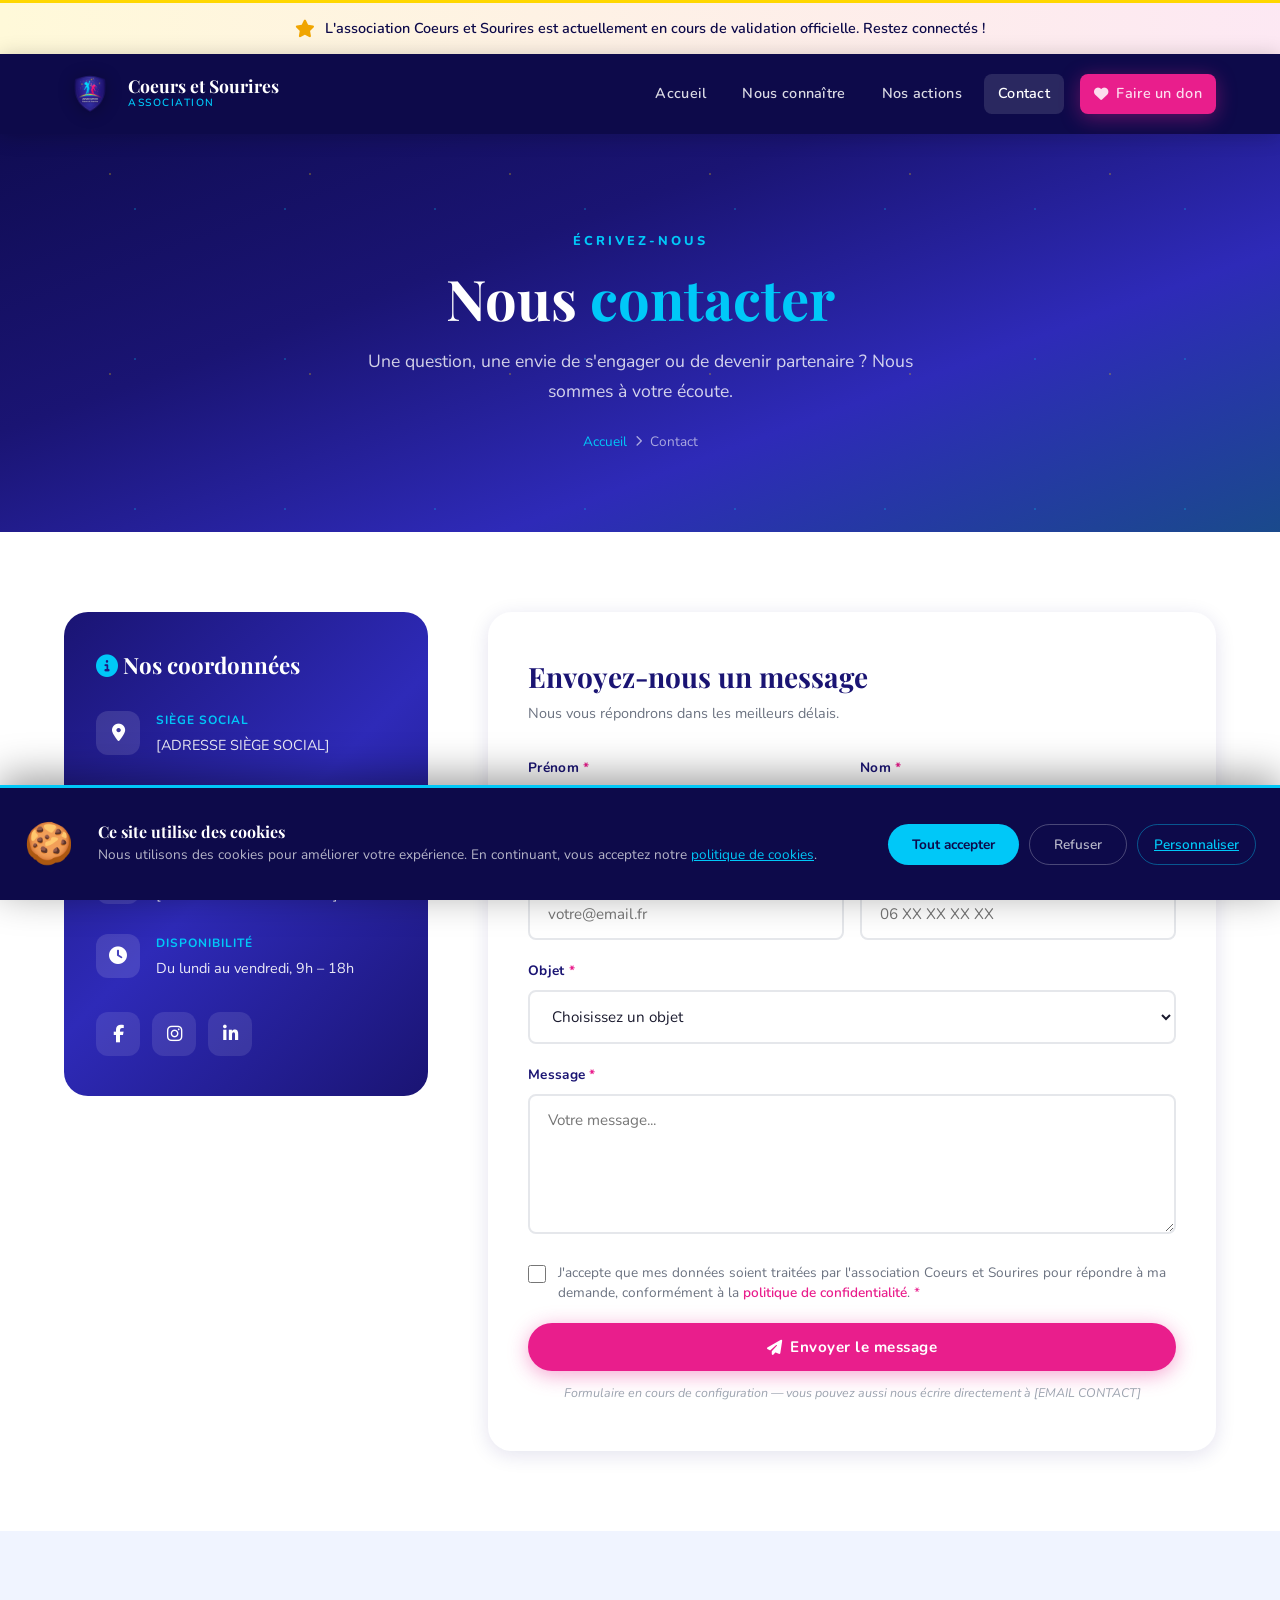
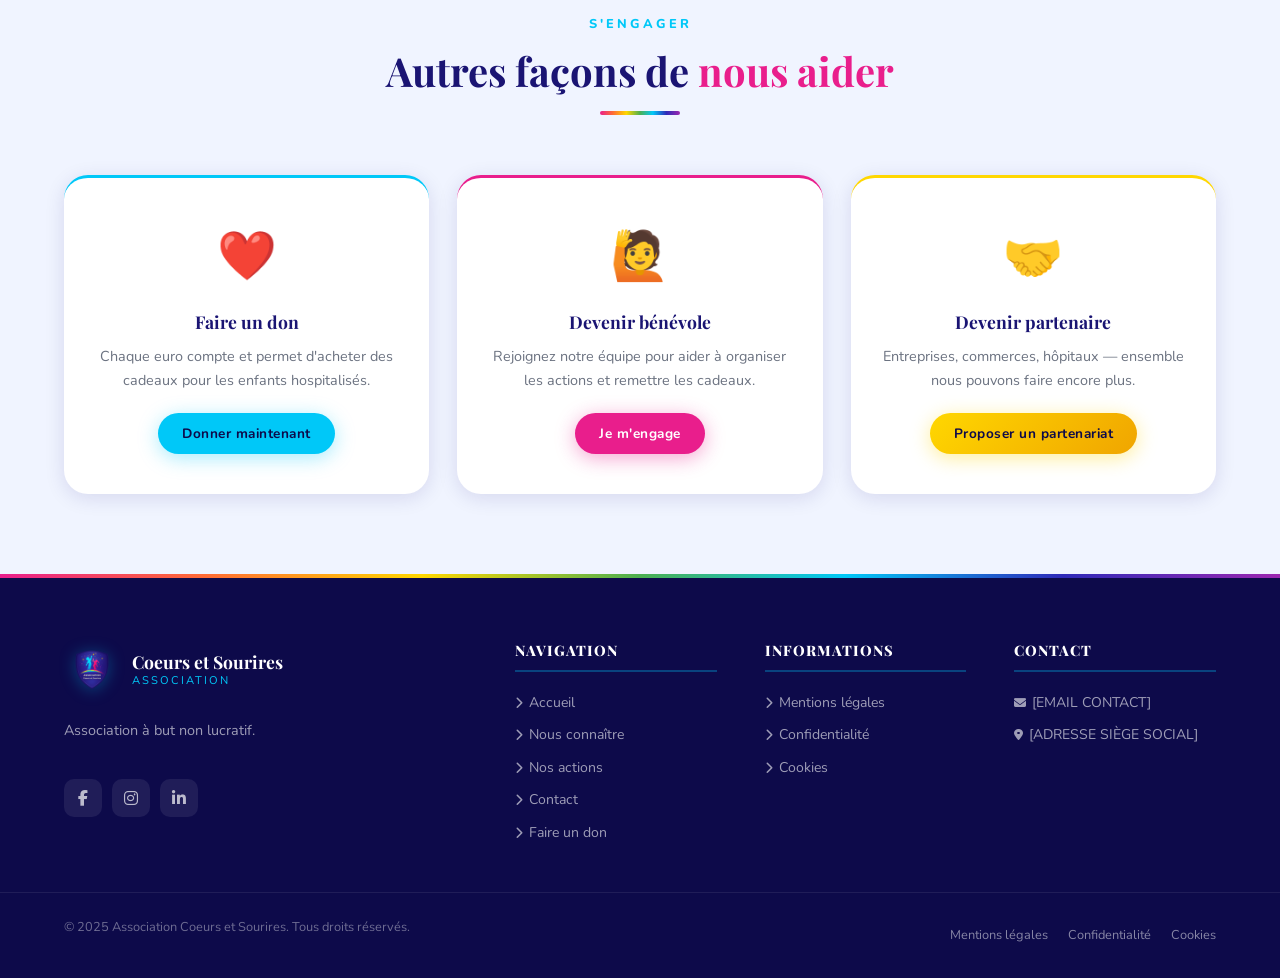
==== contact.html @ d7045698 "refactor: suppression du nom de la fondatrice dans tous les fichiers - Textes visibles : remplacé pa" ====
<!DOCTYPE html>
<html lang="fr">
<head>
  <meta charset="UTF-8" />
  <meta name="viewport" content="width=device-width, initial-scale=1.0" />
  <meta name="description" content="Contactez l'association Coeurs et Sourires. Devenez bénévole, partenaire ou posez-nous vos questions." />
  <title>Contact – Association Coeurs et Sourires</title>
  <link rel="icon" type="image/png" href="images/Logo_détouré.png" />
  <link rel="stylesheet" href="css/style.css" />
  <link rel="stylesheet" href="https://cdnjs.cloudflare.com/ajax/libs/font-awesome/6.5.0/css/all.min.css" />
</head>
<body>

  <div class="alert-banner">
    <i class="fas fa-star"></i>
    <span>L'association Coeurs et Sourires est actuellement en cours de validation officielle. Restez connectés&nbsp;!</span>
  </div>

  <nav class="navbar solid">
    <div class="nav-container">
      <a href="index.html" class="nav-logo">
        <img src="images/Logo_détouré.png" alt="Logo Association Coeurs et Sourires" />
        <div class="nav-logo-text">
          <span class="nav-logo-name">Coeurs et Sourires</span>
          <span class="nav-logo-tagline">Association</span>
        </div>
      </a>
      <button class="nav-toggle" aria-label="Menu">
        <span></span><span></span><span></span>
      </button>
      <div class="nav-links">
        <a href="index.html">Accueil</a>
        <a href="nous-connaitre.html">Nous connaître</a>
        <a href="nos-actions.html">Nos actions</a>
        <a href="contact.html" class="active">Contact</a>
        <a href="faire-un-don.html" class="btn btn-primary btn-sm nav-cta">
          <i class="fas fa-heart"></i> Faire un don
        </a>
      </div>
    </div>
  </nav>

  <section class="page-hero">
    <div class="page-hero-stars"></div>
    <div class="container page-hero-content">
      <span class="section-label">Écrivez-nous</span>
      <h1 class="page-hero-title">Nous <span>contacter</span></h1>
      <p class="page-hero-desc">Une question, une envie de s'engager ou de devenir partenaire ? Nous sommes à votre écoute.</p>
      <nav class="breadcrumb" aria-label="Fil d'Ariane">
        <a href="index.html">Accueil</a>
        <i class="fas fa-chevron-right"></i>
        <span>Contact</span>
      </nav>
    </div>
  </section>

  <!-- ===== CONTACT SECTION ===== -->
  <section class="section">
    <div class="container">
      <div class="contact-grid">

        <!-- Info sidebar -->
        <div>
          <div class="contact-info-card fade-in">
            <h3><i class="fas fa-info-circle" style="color:var(--secondary)"></i> Nos coordonnées</h3>
            <div class="contact-info-item">
              <div class="contact-info-icon"><i class="fas fa-map-marker-alt"></i></div>
              <div class="contact-info-text">
                <div class="contact-info-label">Siège social</div>
                <!-- [PLACEHOLDER] Adresse du siège social -->
                <div class="contact-info-value">[ADRESSE SIÈGE SOCIAL]</div>
              </div>
            </div>
            <div class="contact-info-item">
              <div class="contact-info-icon"><i class="fas fa-envelope"></i></div>
              <div class="contact-info-text">
                <div class="contact-info-label">Email</div>
                <!-- [PLACEHOLDER] Email de contact -->
                <div class="contact-info-value">[EMAIL CONTACT]</div>
              </div>
            </div>
            <div class="contact-info-item">
              <div class="contact-info-icon"><i class="fas fa-phone"></i></div>
              <div class="contact-info-text">
                <div class="contact-info-label">Téléphone</div>
                <!-- [PLACEHOLDER] Numéro de téléphone -->
                <div class="contact-info-value">[NUMÉRO DE TÉLÉPHONE]</div>
              </div>
            </div>
            <div class="contact-info-item">
              <div class="contact-info-icon"><i class="fas fa-clock"></i></div>
              <div class="contact-info-text">
                <div class="contact-info-label">Disponibilité</div>
                <div class="contact-info-value">Du lundi au vendredi, 9h – 18h</div>
              </div>
            </div>
            <div class="social-links">
              <!-- [PLACEHOLDER] Liens réseaux sociaux -->
              <a href="#" class="social-link" aria-label="Facebook"><i class="fab fa-facebook-f"></i></a>
              <a href="#" class="social-link" aria-label="Instagram"><i class="fab fa-instagram"></i></a>
              <a href="#" class="social-link" aria-label="LinkedIn"><i class="fab fa-linkedin-in"></i></a>
            </div>
          </div>
        </div>

        <!-- Contact form -->
        <div class="fade-in">
          <div style="background:white; border-radius:var(--radius-lg); padding:48px 40px; box-shadow:var(--shadow);">
            <h3 style="color:var(--primary); margin-bottom:8px;">Envoyez-nous un message</h3>
            <p style="color:var(--text-muted); font-size:0.9rem; margin-bottom:32px;">Nous vous répondrons dans les meilleurs délais.</p>
            <!-- [PLACEHOLDER] Ce formulaire nécessite un backend (Formspree, EmailJS, etc.) pour fonctionner -->
            <form id="contactForm">
              <div class="form-row">
                <div class="form-group">
                  <label class="form-label" for="prenom">Prénom <span>*</span></label>
                  <input type="text" id="prenom" name="prenom" class="form-input" placeholder="Votre prénom" required />
                </div>
                <div class="form-group">
                  <label class="form-label" for="nom">Nom <span>*</span></label>
                  <input type="text" id="nom" name="nom" class="form-input" placeholder="Votre nom" required />
                </div>
              </div>
              <div class="form-row">
                <div class="form-group">
                  <label class="form-label" for="email">Email <span>*</span></label>
                  <input type="email" id="email" name="email" class="form-input" placeholder="votre@email.fr" required />
                </div>
                <div class="form-group">
                  <label class="form-label" for="telephone">Téléphone</label>
                  <input type="tel" id="telephone" name="telephone" class="form-input" placeholder="06 XX XX XX XX" />
                </div>
              </div>
              <div class="form-group">
                <label class="form-label" for="sujet">Objet <span>*</span></label>
                <select id="sujet" name="sujet" class="form-select" required>
                  <option value="">Choisissez un objet</option>
                  <option value="don">Je souhaite faire un don</option>
                  <option value="benevole">Je souhaite devenir bénévole</option>
                  <option value="partenaire">Je souhaite devenir partenaire</option>
                  <option value="hopital">Partenariat hôpital / service pédiatrique</option>
                  <option value="presse">Contact presse / médias</option>
                  <option value="autre">Autre</option>
                </select>
              </div>
              <div class="form-group">
                <label class="form-label" for="message">Message <span>*</span></label>
                <textarea id="message" name="message" class="form-textarea" placeholder="Votre message..." required></textarea>
              </div>
              <div class="form-group">
                <label class="form-check">
                  <input type="checkbox" name="rgpd" required />
                  <span class="form-check-label">
                    J'accepte que mes données soient traitées par l'association Coeurs et Sourires pour répondre à ma demande, conformément à la <a href="politique-confidentialite.html">politique de confidentialité</a>. <span style="color:var(--pink)">*</span>
                  </span>
                </label>
              </div>
              <button type="submit" class="btn btn-primary" style="width:100%; justify-content:center;">
                <i class="fas fa-paper-plane"></i> Envoyer le message
              </button>
              <p style="font-size:0.78rem; color:var(--text-light); text-align:center; margin-top:12px;">
                <!-- [PLACEHOLDER] Ce formulaire doit être connecté à un service d'email (ex: Formspree, EmailJS) -->
                <em>Formulaire en cours de configuration — vous pouvez aussi nous écrire directement à [EMAIL CONTACT]</em>
              </p>
            </form>
          </div>
        </div>

      </div>
    </div>
  </section>

  <!-- ===== REJOINDRE L'ASSO ===== -->
  <section class="section bg-light">
    <div class="container">
      <div class="section-header">
        <span class="section-label">S'engager</span>
        <h2 class="section-title">Autres façons de <span>nous aider</span></h2>
        <div class="rainbow-bar"></div>
      </div>
      <div class="grid-3">
        <div style="background:white; border-radius:var(--radius-lg); padding:40px 28px; text-align:center; box-shadow:var(--shadow); border-top:3px solid var(--secondary);">
          <span style="font-size:3rem; display:block; margin-bottom:16px;">❤️</span>
          <h3 style="color:var(--primary); font-size:1.1rem; margin-bottom:12px;">Faire un don</h3>
          <p style="color:var(--text-muted); font-size:0.9rem; line-height:1.7; margin-bottom:20px;">Chaque euro compte et permet d'acheter des cadeaux pour les enfants hospitalisés.</p>
          <a href="faire-un-don.html" class="btn btn-secondary btn-sm">Donner maintenant</a>
        </div>
        <div style="background:white; border-radius:var(--radius-lg); padding:40px 28px; text-align:center; box-shadow:var(--shadow); border-top:3px solid var(--pink);">
          <span style="font-size:3rem; display:block; margin-bottom:16px;">🙋</span>
          <h3 style="color:var(--primary); font-size:1.1rem; margin-bottom:12px;">Devenir bénévole</h3>
          <p style="color:var(--text-muted); font-size:0.9rem; line-height:1.7; margin-bottom:20px;">Rejoignez notre équipe pour aider à organiser les actions et remettre les cadeaux.</p>
          <a href="#contactForm" class="btn btn-primary btn-sm">Je m'engage</a>
        </div>
        <div style="background:white; border-radius:var(--radius-lg); padding:40px 28px; text-align:center; box-shadow:var(--shadow); border-top:3px solid var(--gold);">
          <span style="font-size:3rem; display:block; margin-bottom:16px;">🤝</span>
          <h3 style="color:var(--primary); font-size:1.1rem; margin-bottom:12px;">Devenir partenaire</h3>
          <p style="color:var(--text-muted); font-size:0.9rem; line-height:1.7; margin-bottom:20px;">Entreprises, commerces, hôpitaux — ensemble nous pouvons faire encore plus.</p>
          <a href="#contactForm" class="btn btn-gold btn-sm">Proposer un partenariat</a>
        </div>
      </div>
    </div>
  </section>

  <!-- ===== FOOTER ===== -->
  <footer>
    <div class="footer-rainbow"></div>
    <div class="footer-top">
      <div class="container">
        <div class="footer-grid">
          <div class="footer-brand">
            <div class="footer-logo">
              <img src="images/Logo_détouré.png" alt="Coeurs et Sourires" />
              <div>
                <div class="footer-logo-text">Coeurs et Sourires</div>
                <div class="footer-logo-sub">Association</div>
              </div>
            </div>
            <p class="footer-desc">Association à but non lucratif.</p>
            <div class="footer-social">
              <a href="#" class="footer-social-link" aria-label="Facebook"><i class="fab fa-facebook-f"></i></a>
              <a href="#" class="footer-social-link" aria-label="Instagram"><i class="fab fa-instagram"></i></a>
              <a href="#" class="footer-social-link" aria-label="LinkedIn"><i class="fab fa-linkedin-in"></i></a>
            </div>
          </div>
          <div class="footer-col">
            <h4>Navigation</h4>
            <ul class="footer-links">
              <li><a href="index.html"><i class="fas fa-chevron-right"></i> Accueil</a></li>
              <li><a href="nous-connaitre.html"><i class="fas fa-chevron-right"></i> Nous connaître</a></li>
              <li><a href="nos-actions.html"><i class="fas fa-chevron-right"></i> Nos actions</a></li>
              <li><a href="contact.html"><i class="fas fa-chevron-right"></i> Contact</a></li>
              <li><a href="faire-un-don.html"><i class="fas fa-chevron-right"></i> Faire un don</a></li>
            </ul>
          </div>
          <div class="footer-col">
            <h4>Informations</h4>
            <ul class="footer-links">
              <li><a href="mentions-legales.html"><i class="fas fa-chevron-right"></i> Mentions légales</a></li>
              <li><a href="politique-confidentialite.html"><i class="fas fa-chevron-right"></i> Confidentialité</a></li>
              <li><a href="politique-cookies.html"><i class="fas fa-chevron-right"></i> Cookies</a></li>
            </ul>
          </div>
          <div class="footer-col">
            <h4>Contact</h4>
            <ul class="footer-links">
              <li><a href="mailto:[EMAIL CONTACT]"><i class="fas fa-envelope"></i> [EMAIL CONTACT]</a></li>
              <li><a href="#"><i class="fas fa-map-marker-alt"></i> [ADRESSE SIÈGE SOCIAL]</a></li>
            </ul>
          </div>
        </div>
      </div>
    </div>
    <div class="footer-bottom">
      <div class="container">
        <div class="footer-bottom-content">
          <p class="footer-copyright">© 2025 Association Coeurs et Sourires. Tous droits réservés.</p>
          <div class="footer-legal-links">
            <a href="mentions-legales.html">Mentions légales</a>
            <a href="politique-confidentialite.html">Confidentialité</a>
            <a href="politique-cookies.html">Cookies</a>
          </div>
        </div>
      </div>
    </div>
  </footer>

  <div class="cookie-banner" id="cookieBanner">
    <div class="cookie-icon">🍪</div>
    <div class="cookie-text">
      <h4>Ce site utilise des cookies</h4>
      <p>Nous utilisons des cookies pour améliorer votre expérience. En continuant, vous acceptez notre <a href="politique-cookies.html">politique de cookies</a>.</p>
    </div>
    <div class="cookie-actions">
      <button class="btn-cookie-accept" id="cookieAccept">Tout accepter</button>
      <button class="btn-cookie-refuse" id="cookieRefuse">Refuser</button>
      <button class="btn-cookie-settings" id="cookieSettings">Personnaliser</button>
    </div>
  </div>

  <button id="backTop" aria-label="Retour en haut" style="position:fixed;bottom:32px;right:32px;width:48px;height:48px;border-radius:50%;background:var(--pink);color:#fff;border:none;cursor:pointer;display:flex;align-items:center;justify-content:center;font-size:1.1rem;box-shadow:0 4px 20px rgba(233,30,140,0.4);opacity:0;transition:opacity 0.3s;z-index:999">
    <i class="fas fa-chevron-up"></i>
  </button>

  <script src="js/main.js"></script>
</body>
</html>
---- css/style.css ----
/* =============================================
   ASSOCIATION COEURS ET SOURIRES
   Design System & Global Styles
   ============================================= */

/* --- Google Fonts Import --- */
@import url('https://fonts.googleapis.com/css2?family=Playfair+Display:wght@400;600;700;900&family=Nunito:wght@300;400;500;600;700;800&display=swap');

/* --- CSS Variables --- */
:root {
  --primary: #1a1473;
  --primary-dark: #0d0a4a;
  --primary-light: #2e2ab8;
  --secondary: #00c8f8;
  --pink: #e91e8c;
  --pink-light: #ff6bb5;
  --gold: #ffd700;
  --gold-dark: #f0a500;
  --green: #4caf50;
  --light: #f0f4ff;
  --light-2: #e8ecff;
  --white: #ffffff;
  --text: #1a1a2e;
  --text-muted: #6b7280;
  --text-light: #9ca3af;
  --border: #e5e7eb;
  --shadow-sm: 0 2px 8px rgba(26, 20, 115, 0.08);
  --shadow: 0 4px 20px rgba(26, 20, 115, 0.12);
  --shadow-lg: 0 8px 40px rgba(26, 20, 115, 0.18);
  --shadow-xl: 0 16px 60px rgba(26, 20, 115, 0.25);
  --radius-sm: 8px;
  --radius: 16px;
  --radius-lg: 24px;
  --radius-xl: 32px;
  --rainbow: linear-gradient(90deg, #e91e8c 0%, #ff6b35 16%, #ffd700 33%, #4caf50 50%, #00c8f8 66%, #2e2ab8 83%, #9c27b0 100%);
  --gradient-primary: linear-gradient(135deg, #1a1473 0%, #2e2ab8 50%, #1a1473 100%);
  --gradient-hero: linear-gradient(160deg, #0d0a4a 0%, #1a1473 40%, #2e2ab8 70%, #1a4a8c 100%);
  --gradient-card: linear-gradient(135deg, rgba(0, 200, 248, 0.1) 0%, rgba(233, 30, 140, 0.05) 100%);
  --transition: all 0.3s ease;
  --transition-slow: all 0.5s ease;
  --font-heading: 'Playfair Display', Georgia, serif;
  --font-body: 'Nunito', 'Segoe UI', sans-serif;
}

/* --- Reset & Base --- */
*, *::before, *::after {
  box-sizing: border-box;
  margin: 0;
  padding: 0;
}

html {
  scroll-behavior: smooth;
  font-size: 16px;
}

body {
  font-family: var(--font-body);
  color: var(--text);
  background-color: var(--white);
  line-height: 1.6;
  overflow-x: hidden;
}

img {
  max-width: 100%;
  height: auto;
  display: block;
}

a {
  color: inherit;
  text-decoration: none;
  transition: var(--transition);
}

ul {
  list-style: none;
}

button {
  cursor: pointer;
  font-family: var(--font-body);
  border: none;
  outline: none;
}

/* --- Typography --- */
h1, h2, h3, h4, h5, h6 {
  font-family: var(--font-heading);
  line-height: 1.2;
  font-weight: 700;
}

h1 { font-size: clamp(2rem, 5vw, 3.5rem); }
h2 { font-size: clamp(1.6rem, 3.5vw, 2.5rem); }
h3 { font-size: clamp(1.2rem, 2.5vw, 1.75rem); }
h4 { font-size: clamp(1rem, 2vw, 1.25rem); }

p { margin-bottom: 1rem; }
p:last-child { margin-bottom: 0; }

.text-center { text-align: center; }
.text-left { text-align: left; }

/* --- Layout --- */
.container {
  max-width: 1200px;
  margin: 0 auto;
  padding: 0 24px;
}

.container-sm {
  max-width: 800px;
  margin: 0 auto;
  padding: 0 24px;
}

.section {
  padding: 80px 0;
}

.section-sm {
  padding: 60px 0;
}

.section-lg {
  padding: 120px 0;
}

/* --- Section Headers --- */
.section-header {
  text-align: center;
  margin-bottom: 60px;
}

.section-label {
  display: inline-block;
  font-size: 0.8rem;
  font-weight: 800;
  letter-spacing: 3px;
  text-transform: uppercase;
  color: var(--secondary);
  margin-bottom: 12px;
  font-family: var(--font-body);
}

.section-title {
  color: var(--primary);
  margin-bottom: 16px;
}

.section-title span {
  color: var(--pink);
}

.section-subtitle {
  color: var(--text-muted);
  font-size: 1.1rem;
  max-width: 600px;
  margin: 0 auto;
  line-height: 1.7;
}

.rainbow-bar {
  width: 80px;
  height: 4px;
  background: var(--rainbow);
  border-radius: 2px;
  margin: 16px auto 0;
}

/* --- Buttons --- */
.btn {
  display: inline-flex;
  align-items: center;
  gap: 8px;
  padding: 14px 32px;
  border-radius: 50px;
  font-family: var(--font-body);
  font-weight: 700;
  font-size: 0.95rem;
  transition: var(--transition);
  cursor: pointer;
  white-space: nowrap;
  letter-spacing: 0.5px;
}

.btn-primary {
  background: var(--pink);
  color: var(--white);
  box-shadow: 0 4px 20px rgba(233, 30, 140, 0.4);
}

.btn-primary:hover {
  background: #c71576;
  box-shadow: 0 6px 30px rgba(233, 30, 140, 0.6);
  transform: translateY(-2px);
}

.btn-secondary {
  background: var(--secondary);
  color: var(--primary-dark);
  box-shadow: 0 4px 20px rgba(0, 200, 248, 0.35);
}

.btn-secondary:hover {
  background: #00b4e0;
  box-shadow: 0 6px 30px rgba(0, 200, 248, 0.5);
  transform: translateY(-2px);
}

.btn-outline {
  background: transparent;
  color: var(--white);
  border: 2px solid rgba(255,255,255,0.6);
}

.btn-outline:hover {
  background: rgba(255,255,255,0.15);
  border-color: var(--white);
  transform: translateY(-2px);
}

.btn-outline-primary {
  background: transparent;
  color: var(--primary);
  border: 2px solid var(--primary);
}

.btn-outline-primary:hover {
  background: var(--primary);
  color: var(--white);
  transform: translateY(-2px);
}

.btn-gold {
  background: linear-gradient(135deg, var(--gold), var(--gold-dark));
  color: var(--primary-dark);
  box-shadow: 0 4px 20px rgba(255, 215, 0, 0.4);
}

.btn-gold:hover {
  box-shadow: 0 6px 30px rgba(255, 215, 0, 0.6);
  transform: translateY(-2px);
}

.btn-lg {
  padding: 18px 44px;
  font-size: 1.05rem;
}

.btn-sm {
  padding: 10px 24px;
  font-size: 0.85rem;
}

/* --- Navigation --- */
.navbar {
  position: fixed;
  top: 0;
  left: 0;
  right: 0;
  z-index: 1000;
  padding: 0;
  transition: var(--transition);
  background: transparent;
}

.navbar.scrolled {
  background: rgba(13, 10, 74, 0.97);
  backdrop-filter: blur(16px);
  box-shadow: 0 2px 20px rgba(0,0,0,0.3);
  padding: 0;
}

.navbar.solid {
  background: var(--primary-dark);
  box-shadow: 0 2px 20px rgba(0,0,0,0.2);
}

.nav-container {
  max-width: 1200px;
  margin: 0 auto;
  padding: 0 24px;
  display: flex;
  align-items: center;
  justify-content: space-between;
  height: 80px;
}

.nav-logo {
  display: flex;
  align-items: center;
  gap: 12px;
}

.nav-logo img {
  height: 52px;
  width: auto;
  filter: drop-shadow(0 2px 8px rgba(0,0,0,0.3));
}

.nav-logo-text {
  display: flex;
  flex-direction: column;
}

.nav-logo-name {
  font-family: var(--font-heading);
  font-size: 1.1rem;
  font-weight: 700;
  color: var(--white);
  line-height: 1.1;
}

.nav-logo-tagline {
  font-size: 0.65rem;
  color: var(--secondary);
  letter-spacing: 1.5px;
  text-transform: uppercase;
  font-weight: 600;
}

.nav-links {
  display: flex;
  align-items: center;
  gap: 8px;
}

.nav-links a {
  color: rgba(255,255,255,0.85);
  font-weight: 600;
  font-size: 0.9rem;
  padding: 8px 14px;
  border-radius: 8px;
  transition: var(--transition);
  letter-spacing: 0.3px;
}

.nav-links a:hover,
.nav-links a.active {
  color: var(--white);
  background: rgba(255,255,255,0.12);
}

.nav-cta {
  margin-left: 8px;
}

.nav-toggle {
  display: none;
  flex-direction: column;
  gap: 5px;
  background: none;
  border: none;
  cursor: pointer;
  padding: 4px;
}

.nav-toggle span {
  display: block;
  width: 25px;
  height: 2px;
  background: var(--white);
  border-radius: 2px;
  transition: var(--transition);
}

/* Mobile Nav */
@media (max-width: 900px) {
  .nav-toggle { display: flex; }
  .nav-logo-text { display: none; }

  .nav-links {
    position: fixed;
    top: 80px;
    left: 0;
    right: 0;
    background: var(--primary-dark);
    flex-direction: column;
    padding: 24px;
    gap: 4px;
    transform: translateY(-120%);
    opacity: 0;
    transition: var(--transition-slow);
    box-shadow: 0 8px 32px rgba(0,0,0,0.3);
  }

  .nav-links.open {
    transform: translateY(0);
    opacity: 1;
  }

  .nav-links a {
    padding: 12px 20px;
    width: 100%;
    border-radius: 12px;
  }

  .nav-cta { width: 100%; }
  .nav-cta .btn { width: 100%; justify-content: center; }
}

/* --- Hero Section --- */
.hero {
  min-height: 100vh;
  background: var(--gradient-hero);
  display: flex;
  align-items: center;
  position: relative;
  overflow: hidden;
  padding-top: 80px;
}

.hero-bg {
  position: absolute;
  inset: 0;
  overflow: hidden;
  pointer-events: none;
}

.hero-stars {
  position: absolute;
  inset: 0;
  background-image:
    radial-gradient(circle, var(--gold) 1px, transparent 1px),
    radial-gradient(circle, var(--secondary) 1px, transparent 1px),
    radial-gradient(circle, var(--pink) 1px, transparent 1px),
    radial-gradient(circle, #ffffff 1px, transparent 1px);
  background-size: 200px 200px, 150px 150px, 250px 250px, 100px 100px;
  background-position: 10px 20px, 60px 80px, 30px 110px, 80px 40px;
  opacity: 0.35;
  animation: twinkle 6s ease-in-out infinite alternate;
}

@keyframes twinkle {
  0% { opacity: 0.25; transform: scale(1); }
  100% { opacity: 0.45; transform: scale(1.02); }
}

.hero-glow {
  position: absolute;
  border-radius: 50%;
  filter: blur(80px);
  opacity: 0.15;
}

.hero-glow-1 {
  width: 600px;
  height: 600px;
  background: var(--secondary);
  top: -200px;
  right: -100px;
}

.hero-glow-2 {
  width: 400px;
  height: 400px;
  background: var(--pink);
  bottom: -100px;
  left: -50px;
}

.hero-content {
  position: relative;
  z-index: 2;
  display: grid;
  grid-template-columns: 1fr 1fr;
  gap: 60px;
  align-items: center;
  max-width: 1200px;
  margin: 0 auto;
  padding: 60px 24px;
  width: 100%;
}

.hero-text {
  color: var(--white);
}

.hero-badge {
  display: inline-flex;
  align-items: center;
  gap: 8px;
  background: rgba(255, 215, 0, 0.15);
  border: 1px solid rgba(255, 215, 0, 0.4);
  color: var(--gold);
  padding: 8px 20px;
  border-radius: 50px;
  font-size: 0.8rem;
  font-weight: 700;
  letter-spacing: 2px;
  text-transform: uppercase;
  margin-bottom: 24px;
}

.hero-title {
  font-size: clamp(2.2rem, 5vw, 4rem);
  font-weight: 900;
  line-height: 1.1;
  margin-bottom: 24px;
  color: var(--white);
}

.hero-title .highlight {
  color: var(--secondary);
  display: block;
}

.hero-title .highlight-pink {
  color: var(--pink-light);
}

.hero-description {
  font-size: 1.15rem;
  color: rgba(255,255,255,0.85);
  line-height: 1.8;
  margin-bottom: 36px;
  max-width: 520px;
}

.hero-actions {
  display: flex;
  gap: 16px;
  flex-wrap: wrap;
}

.hero-image {
  display: flex;
  justify-content: center;
  align-items: center;
}

.hero-logo-wrap {
  position: relative;
  width: 340px;
  height: 340px;
  display: flex;
  align-items: center;
  justify-content: center;
}

.hero-logo-glow {
  position: absolute;
  inset: -30px;
  border-radius: 50%;
  background: radial-gradient(circle, rgba(0,200,248,0.2) 0%, transparent 70%);
  animation: pulse-glow 3s ease-in-out infinite;
}

@keyframes pulse-glow {
  0%, 100% { transform: scale(1); opacity: 0.6; }
  50% { transform: scale(1.1); opacity: 1; }
}

.hero-logo-wrap img {
  width: 300px;
  height: 300px;
  object-fit: contain;
  filter: drop-shadow(0 8px 40px rgba(0,200,248,0.4));
  animation: float 4s ease-in-out infinite;
}

@keyframes float {
  0%, 100% { transform: translateY(0); }
  50% { transform: translateY(-12px); }
}

.hero-scroll {
  position: absolute;
  bottom: 32px;
  left: 50%;
  transform: translateX(-50%);
  z-index: 2;
  display: flex;
  flex-direction: column;
  align-items: center;
  gap: 8px;
  color: rgba(255,255,255,0.6);
  font-size: 0.75rem;
  letter-spacing: 2px;
  text-transform: uppercase;
  animation: bounce 2s infinite;
}

.hero-scroll i { font-size: 1.2rem; }

@keyframes bounce {
  0%, 100% { transform: translateX(-50%) translateY(0); }
  50% { transform: translateX(-50%) translateY(6px); }
}

@media (max-width: 768px) {
  .hero-content {
    grid-template-columns: 1fr;
    gap: 40px;
    text-align: center;
    padding: 80px 24px 60px;
  }
  .hero-description { margin: 0 auto 36px; }
  .hero-actions { justify-content: center; }
  .hero-image { order: -1; }
  .hero-logo-wrap { width: 220px; height: 220px; }
  .hero-logo-wrap img { width: 200px; height: 200px; }
}

/* --- Alert Banner --- */
.alert-banner {
  background: linear-gradient(90deg, rgba(255,215,0,0.15), rgba(233,30,140,0.1));
  border-top: 3px solid var(--gold);
  padding: 14px 24px;
  text-align: center;
  font-size: 0.9rem;
  font-weight: 600;
  color: var(--primary-dark);
  display: flex;
  align-items: center;
  justify-content: center;
  gap: 10px;
}

.alert-banner i { color: var(--gold-dark); font-size: 1.1rem; }

/* --- Impact Stats --- */
.stats-section {
  background: var(--gradient-primary);
  padding: 60px 0;
  position: relative;
  overflow: hidden;
}

.stats-section::before {
  content: '';
  position: absolute;
  top: 0;
  left: 0;
  right: 0;
  height: 4px;
  background: var(--rainbow);
}

.stats-grid {
  display: grid;
  grid-template-columns: repeat(4, 1fr);
  gap: 40px;
  text-align: center;
}

.stat-item {
  color: var(--white);
}

.stat-number {
  font-family: var(--font-heading);
  font-size: 3rem;
  font-weight: 900;
  line-height: 1;
  margin-bottom: 8px;
  background: linear-gradient(135deg, var(--gold), var(--secondary));
  -webkit-background-clip: text;
  -webkit-text-fill-color: transparent;
  background-clip: text;
}

.stat-label {
  font-size: 0.9rem;
  color: rgba(255,255,255,0.75);
  font-weight: 600;
  letter-spacing: 0.5px;
  max-width: 150px;
  margin: 0 auto;
}

.stat-icon {
  font-size: 2rem;
  margin-bottom: 12px;
  display: block;
}

@media (max-width: 768px) {
  .stats-grid { grid-template-columns: repeat(2, 1fr); gap: 32px; }
}

/* --- Mission Section --- */
.mission-grid {
  display: grid;
  grid-template-columns: 1fr 1fr;
  gap: 60px;
  align-items: center;
}

.mission-content .section-label { margin-bottom: 12px; }

.mission-text {
  font-size: 1.05rem;
  color: var(--text-muted);
  line-height: 1.8;
  margin-bottom: 20px;
}

.mission-points {
  display: flex;
  flex-direction: column;
  gap: 16px;
  margin: 28px 0;
}

.mission-point {
  display: flex;
  align-items: flex-start;
  gap: 16px;
}

.mission-point-icon {
  width: 44px;
  height: 44px;
  border-radius: 12px;
  display: flex;
  align-items: center;
  justify-content: center;
  font-size: 1.2rem;
  flex-shrink: 0;
}

.mission-point-icon.cyan { background: rgba(0, 200, 248, 0.15); color: var(--secondary); }
.mission-point-icon.pink { background: rgba(233, 30, 140, 0.12); color: var(--pink); }
.mission-point-icon.gold { background: rgba(255, 215, 0, 0.15); color: var(--gold-dark); }
.mission-point-icon.green { background: rgba(76, 175, 80, 0.15); color: var(--green); }

.mission-point-text h4 {
  font-size: 1rem;
  color: var(--primary);
  margin-bottom: 4px;
}

.mission-point-text p {
  font-size: 0.9rem;
  color: var(--text-muted);
  margin: 0;
}

.mission-visual {
  position: relative;
}

.mission-card-main {
  background: var(--gradient-primary);
  border-radius: var(--radius-lg);
  padding: 48px 40px;
  text-align: center;
  color: var(--white);
  box-shadow: var(--shadow-xl);
  position: relative;
  overflow: hidden;
}

.mission-card-main::before {
  content: '';
  position: absolute;
  top: 0;
  left: 0;
  right: 0;
  height: 3px;
  background: var(--rainbow);
}

.mission-quote {
  font-family: var(--font-heading);
  font-size: 1.4rem;
  font-style: italic;
  line-height: 1.6;
  margin: 20px 0;
  color: rgba(255,255,255,0.95);
}

.mission-quote-author {
  font-size: 0.9rem;
  color: var(--secondary);
  font-weight: 600;
}

.mission-card-float {
  position: absolute;
  bottom: -20px;
  right: -20px;
  background: var(--white);
  border-radius: var(--radius);
  padding: 20px 24px;
  box-shadow: var(--shadow-lg);
  display: flex;
  align-items: center;
  gap: 12px;
}

.mission-float-icon {
  width: 48px;
  height: 48px;
  background: rgba(233, 30, 140, 0.12);
  border-radius: 12px;
  display: flex;
  align-items: center;
  justify-content: center;
  font-size: 1.3rem;
  color: var(--pink);
}

.mission-float-text {
  font-size: 0.85rem;
  color: var(--text);
  font-weight: 700;
}

.mission-float-sub {
  font-size: 0.75rem;
  color: var(--text-muted);
  font-weight: 400;
}

@media (max-width: 768px) {
  .mission-grid { grid-template-columns: 1fr; gap: 40px; }
  .mission-card-float { display: none; }
}

/* --- How It Works --- */
.how-it-works {
  background: var(--light);
}

.steps-grid {
  display: grid;
  grid-template-columns: repeat(3, 1fr);
  gap: 40px;
  position: relative;
}

.steps-grid::before {
  content: '';
  position: absolute;
  top: 48px;
  left: calc(16.67% + 24px);
  right: calc(16.67% + 24px);
  height: 2px;
  background: var(--rainbow);
  opacity: 0.4;
}

.step-card {
  background: var(--white);
  border-radius: var(--radius-lg);
  padding: 40px 32px;
  text-align: center;
  box-shadow: var(--shadow);
  position: relative;
  transition: var(--transition);
}

.step-card:hover {
  transform: translateY(-6px);
  box-shadow: var(--shadow-xl);
}

.step-number {
  width: 64px;
  height: 64px;
  border-radius: 50%;
  display: flex;
  align-items: center;
  justify-content: center;
  font-family: var(--font-heading);
  font-size: 1.6rem;
  font-weight: 900;
  margin: 0 auto 24px;
  position: relative;
  z-index: 1;
}

.step-number::before {
  content: '';
  position: absolute;
  inset: -4px;
  border-radius: 50%;
  background: var(--rainbow);
  z-index: -1;
}

.step-number.n1 { background: var(--primary); color: var(--gold); }
.step-number.n2 { background: var(--pink); color: var(--white); }
.step-number.n3 { background: var(--secondary); color: var(--primary-dark); }

.step-icon {
  font-size: 2.5rem;
  margin-bottom: 16px;
  display: block;
}

.step-title {
  font-size: 1.2rem;
  color: var(--primary);
  margin-bottom: 12px;
}

.step-desc {
  color: var(--text-muted);
  font-size: 0.95rem;
  line-height: 1.7;
}

@media (max-width: 768px) {
  .steps-grid { grid-template-columns: 1fr; }
  .steps-grid::before { display: none; }
}

/* --- Cards --- */
.card {
  background: var(--white);
  border-radius: var(--radius-lg);
  overflow: hidden;
  box-shadow: var(--shadow);
  transition: var(--transition);
}

.card:hover {
  transform: translateY(-4px);
  box-shadow: var(--shadow-xl);
}

.card-img {
  width: 100%;
  height: 220px;
  object-fit: cover;
}

.card-body {
  padding: 28px 24px;
}

.card-meta {
  font-size: 0.8rem;
  color: var(--text-light);
  font-weight: 600;
  letter-spacing: 0.5px;
  text-transform: uppercase;
  margin-bottom: 8px;
}

.card-title {
  font-size: 1.1rem;
  color: var(--primary);
  margin-bottom: 10px;
  line-height: 1.3;
}

.card-text {
  color: var(--text-muted);
  font-size: 0.9rem;
  line-height: 1.7;
}

.card-link {
  display: inline-flex;
  align-items: center;
  gap: 6px;
  color: var(--pink);
  font-weight: 700;
  font-size: 0.85rem;
  margin-top: 16px;
  transition: var(--transition);
}

.card-link:hover { gap: 10px; }

/* --- News Section --- */
.news-grid {
  display: grid;
  grid-template-columns: repeat(3, 1fr);
  gap: 28px;
}

.news-card-placeholder {
  background: linear-gradient(135deg, var(--light) 0%, var(--light-2) 100%);
  border-radius: var(--radius-lg);
  height: 280px;
  display: flex;
  flex-direction: column;
  align-items: center;
  justify-content: center;
  gap: 12px;
  color: var(--text-light);
  font-size: 0.9rem;
  border: 2px dashed var(--border);
}

.news-card-placeholder i { font-size: 2.5rem; color: var(--border); }

@media (max-width: 768px) {
  .news-grid { grid-template-columns: 1fr; }
}

/* --- Testimonials --- */
.testimonials {
  background: var(--primary-dark);
  position: relative;
  overflow: hidden;
}

.testimonials::before {
  content: '';
  position: absolute;
  top: 0;
  left: 0;
  right: 0;
  height: 3px;
  background: var(--rainbow);
}

.testimonials .section-title { color: var(--white); }
.testimonials .section-subtitle { color: rgba(255,255,255,0.65); }
.testimonials .section-label { color: var(--gold); }

.testimonial-grid {
  display: grid;
  grid-template-columns: repeat(2, 1fr);
  gap: 28px;
}

.testimonial-card {
  background: rgba(255,255,255,0.07);
  border: 1px solid rgba(255,255,255,0.1);
  border-radius: var(--radius-lg);
  padding: 36px 32px;
  transition: var(--transition);
}

.testimonial-card:hover {
  background: rgba(255,255,255,0.1);
  border-color: rgba(255,255,255,0.2);
}

.testimonial-quote {
  font-size: 3rem;
  line-height: 1;
  color: var(--secondary);
  margin-bottom: 16px;
  font-family: Georgia, serif;
}

.testimonial-text {
  color: rgba(255,255,255,0.85);
  font-size: 1rem;
  line-height: 1.8;
  font-style: italic;
  margin-bottom: 24px;
}

.testimonial-author {
  display: flex;
  align-items: center;
  gap: 14px;
}

.testimonial-avatar {
  width: 48px;
  height: 48px;
  border-radius: 50%;
  background: linear-gradient(135deg, var(--secondary), var(--pink));
  display: flex;
  align-items: center;
  justify-content: center;
  font-size: 1.3rem;
  color: var(--white);
}

.testimonial-name {
  font-weight: 700;
  color: var(--white);
  font-size: 0.95rem;
}

.testimonial-role {
  font-size: 0.8rem;
  color: var(--secondary);
  font-weight: 600;
}

.testimonial-placeholder {
  background: rgba(255,255,255,0.05);
  border: 2px dashed rgba(255,255,255,0.15);
  border-radius: var(--radius-lg);
  padding: 36px;
  text-align: center;
  color: rgba(255,255,255,0.4);
  font-size: 0.9rem;
}

@media (max-width: 768px) {
  .testimonial-grid { grid-template-columns: 1fr; }
}

/* --- Partners --- */
.partners-grid {
  display: flex;
  align-items: center;
  justify-content: center;
  gap: 40px;
  flex-wrap: wrap;
}

.partner-logo {
  width: 160px;
  height: 80px;
  background: var(--light);
  border-radius: var(--radius);
  display: flex;
  align-items: center;
  justify-content: center;
  font-size: 0.8rem;
  color: var(--text-light);
  border: 2px dashed var(--border);
  font-weight: 600;
  text-align: center;
  padding: 8px;
  transition: var(--transition);
}

.partner-logo:hover {
  border-color: var(--secondary);
  color: var(--primary);
}

/* --- CTA Donate --- */
.cta-donate {
  background: linear-gradient(160deg, #1a1473 0%, #e91e8c 100%);
  position: relative;
  overflow: hidden;
  text-align: center;
}

.cta-donate::before {
  content: '';
  position: absolute;
  inset: 0;
  background: url("data:image/svg+xml,%3Csvg width='60' height='60' viewBox='0 0 60 60' xmlns='http://www.w3.org/2000/svg'%3E%3Cg fill='none' fill-rule='evenodd'%3E%3Cg fill='%23ffffff' fill-opacity='0.03'%3E%3Cpath d='M36 34v-4h-2v4h-4v2h4v4h2v-4h4v-2h-4zm0-30V0h-2v4h-4v2h4v4h2V6h4V4h-4zM6 34v-4H4v4H0v2h4v4h2v-4h4v-2H6zM6 4V0H4v4H0v2h4v4h2V6h4V4H6z'/%3E%3C/g%3E%3C/g%3E%3C/svg%3E");
}

.cta-donate .container { position: relative; z-index: 1; }

.cta-donate-title {
  font-size: clamp(2rem, 4vw, 3rem);
  color: var(--white);
  margin-bottom: 16px;
}

.cta-donate-desc {
  font-size: 1.15rem;
  color: rgba(255,255,255,0.85);
  max-width: 600px;
  margin: 0 auto 36px;
  line-height: 1.7;
}

.cta-donate-actions {
  display: flex;
  gap: 16px;
  justify-content: center;
  flex-wrap: wrap;
}

/* --- Page Hero (for inner pages) --- */
.page-hero {
  background: var(--gradient-hero);
  padding: 140px 0 80px;
  position: relative;
  overflow: hidden;
  text-align: center;
}

.page-hero-stars {
  position: absolute;
  inset: 0;
  background-image:
    radial-gradient(circle, var(--gold) 1px, transparent 1px),
    radial-gradient(circle, var(--secondary) 1px, transparent 1px);
  background-size: 200px 200px, 150px 150px;
  background-position: 10px 20px, 60px 80px;
  opacity: 0.25;
}

.page-hero-content { position: relative; z-index: 1; }

.page-hero-title {
  font-size: clamp(2rem, 5vw, 3.5rem);
  color: var(--white);
  margin-bottom: 16px;
}

.page-hero-title span { color: var(--secondary); }

.page-hero-desc {
  font-size: 1.1rem;
  color: rgba(255,255,255,0.8);
  max-width: 600px;
  margin: 0 auto 24px;
  line-height: 1.7;
}

.breadcrumb {
  display: flex;
  align-items: center;
  justify-content: center;
  gap: 8px;
  font-size: 0.85rem;
  color: rgba(255,255,255,0.6);
  margin-top: 24px;
}

.breadcrumb a { color: var(--secondary); }
.breadcrumb a:hover { color: var(--white); }
.breadcrumb i { font-size: 0.7rem; }

/* --- About Page --- */
.founder-section {
  background: var(--light);
}

.founder-grid {
  display: grid;
  grid-template-columns: 1fr 2fr;
  gap: 60px;
  align-items: start;
}

.founder-photo {
  border-radius: var(--radius-lg);
  overflow: hidden;
  box-shadow: var(--shadow-lg);
}

.founder-photo-placeholder {
  background: var(--gradient-primary);
  aspect-ratio: 3/4;
  display: flex;
  flex-direction: column;
  align-items: center;
  justify-content: center;
  gap: 16px;
  color: rgba(255,255,255,0.6);
  border-radius: var(--radius-lg);
  box-shadow: var(--shadow-lg);
}

.founder-photo-placeholder i { font-size: 5rem; color: rgba(255,255,255,0.4); }
.founder-photo-placeholder span { font-size: 0.85rem; letter-spacing: 1px; text-align: center; padding: 0 24px; }

.founder-name {
  font-size: 2rem;
  color: var(--primary);
  margin-bottom: 6px;
}

.founder-title {
  color: var(--pink);
  font-weight: 700;
  font-size: 1rem;
  letter-spacing: 1px;
  text-transform: uppercase;
  margin-bottom: 24px;
}

.founder-bio {
  color: var(--text-muted);
  line-height: 1.8;
  font-size: 1rem;
  margin-bottom: 16px;
}

.values-grid {
  display: grid;
  grid-template-columns: repeat(3, 1fr);
  gap: 28px;
}

.value-card {
  background: var(--white);
  border-radius: var(--radius-lg);
  padding: 36px 28px;
  text-align: center;
  box-shadow: var(--shadow);
  transition: var(--transition);
  border-top: 4px solid transparent;
}

.value-card.v1 { border-top-color: var(--secondary); }
.value-card.v2 { border-top-color: var(--pink); }
.value-card.v3 { border-top-color: var(--gold); }
.value-card.v4 { border-top-color: var(--green); }
.value-card.v5 { border-top-color: var(--primary-light); }
.value-card.v6 { border-top-color: #9c27b0; }

.value-card:hover {
  transform: translateY(-4px);
  box-shadow: var(--shadow-xl);
}

.value-icon {
  font-size: 2.5rem;
  margin-bottom: 16px;
  display: block;
}

.value-title {
  font-size: 1.1rem;
  color: var(--primary);
  margin-bottom: 10px;
}

.value-text {
  color: var(--text-muted);
  font-size: 0.9rem;
  line-height: 1.7;
}

@media (max-width: 900px) {
  .founder-grid { grid-template-columns: 1fr; }
  .values-grid { grid-template-columns: repeat(2, 1fr); }
}

@media (max-width: 480px) {
  .values-grid { grid-template-columns: 1fr; }
}

/* --- Actions Page --- */
.actions-grid {
  display: grid;
  grid-template-columns: repeat(3, 1fr);
  gap: 28px;
}

.action-card {
  background: var(--white);
  border-radius: var(--radius-lg);
  padding: 36px 28px;
  box-shadow: var(--shadow);
  transition: var(--transition);
  position: relative;
  overflow: hidden;
}

.action-card::before {
  content: '';
  position: absolute;
  top: 0;
  left: 0;
  right: 0;
  height: 3px;
  background: var(--rainbow);
}

.action-card:hover {
  transform: translateY(-4px);
  box-shadow: var(--shadow-xl);
}

.action-icon {
  width: 64px;
  height: 64px;
  border-radius: var(--radius);
  display: flex;
  align-items: center;
  justify-content: center;
  font-size: 1.8rem;
  margin-bottom: 20px;
}

.action-icon.blue { background: rgba(0, 200, 248, 0.12); color: var(--secondary); }
.action-icon.pink { background: rgba(233, 30, 140, 0.1); color: var(--pink); }
.action-icon.gold { background: rgba(255, 215, 0, 0.12); color: var(--gold-dark); }
.action-icon.green { background: rgba(76, 175, 80, 0.1); color: var(--green); }
.action-icon.purple { background: rgba(156, 39, 176, 0.1); color: #9c27b0; }
.action-icon.navy { background: rgba(26, 20, 115, 0.1); color: var(--primary); }

.action-title {
  font-size: 1.1rem;
  color: var(--primary);
  margin-bottom: 12px;
}

.action-text {
  color: var(--text-muted);
  font-size: 0.9rem;
  line-height: 1.7;
}

@media (max-width: 768px) {
  .actions-grid { grid-template-columns: 1fr; }
}

/* --- Donation Page --- */
.donation-amounts {
  display: grid;
  grid-template-columns: repeat(4, 1fr);
  gap: 16px;
  margin-bottom: 32px;
}

.donation-amount-btn {
  background: var(--white);
  border: 2px solid var(--border);
  border-radius: var(--radius);
  padding: 24px 16px;
  text-align: center;
  cursor: pointer;
  transition: var(--transition);
  font-family: var(--font-body);
}

.donation-amount-btn:hover,
.donation-amount-btn.active {
  border-color: var(--pink);
  background: rgba(233, 30, 140, 0.05);
}

.donation-amount-btn .amount {
  font-family: var(--font-heading);
  font-size: 1.8rem;
  font-weight: 900;
  color: var(--primary);
  display: block;
}

.donation-amount-btn .impact {
  font-size: 0.78rem;
  color: var(--text-muted);
  line-height: 1.4;
  margin-top: 4px;
}

.donation-widget-placeholder {
  background: var(--light);
  border-radius: var(--radius-lg);
  padding: 60px 40px;
  text-align: center;
  border: 2px dashed var(--secondary);
}

.donation-widget-placeholder i {
  font-size: 4rem;
  color: var(--secondary);
  margin-bottom: 20px;
  display: block;
}

.donation-widget-placeholder h3 {
  color: var(--primary);
  margin-bottom: 12px;
}

.donation-widget-placeholder p {
  color: var(--text-muted);
  font-size: 0.95rem;
  max-width: 500px;
  margin: 0 auto 24px;
}

.fiscal-box {
  background: linear-gradient(135deg, rgba(76,175,80,0.08), rgba(0,200,248,0.08));
  border: 1px solid rgba(76,175,80,0.3);
  border-radius: var(--radius-lg);
  padding: 32px;
  display: flex;
  gap: 20px;
  align-items: flex-start;
}

.fiscal-icon {
  width: 56px;
  height: 56px;
  background: rgba(76,175,80,0.15);
  border-radius: 50%;
  display: flex;
  align-items: center;
  justify-content: center;
  font-size: 1.5rem;
  color: var(--green);
  flex-shrink: 0;
}

.fiscal-text h4 { color: var(--primary); margin-bottom: 8px; }
.fiscal-text p { color: var(--text-muted); font-size: 0.9rem; line-height: 1.7; margin: 0; }

@media (max-width: 768px) {
  .donation-amounts { grid-template-columns: repeat(2, 1fr); }
}

/* --- FAQ --- */
.faq-list {
  display: flex;
  flex-direction: column;
  gap: 12px;
}

.faq-item {
  background: var(--white);
  border-radius: var(--radius);
  box-shadow: var(--shadow-sm);
  overflow: hidden;
  border: 1px solid var(--border);
}

.faq-question {
  width: 100%;
  background: none;
  border: none;
  padding: 20px 24px;
  display: flex;
  align-items: center;
  justify-content: space-between;
  gap: 16px;
  cursor: pointer;
  font-family: var(--font-heading);
  font-size: 1rem;
  font-weight: 600;
  color: var(--primary);
  text-align: left;
  transition: var(--transition);
}

.faq-question:hover { background: var(--light); }

.faq-question i {
  transition: var(--transition);
  color: var(--pink);
  font-size: 0.9rem;
  flex-shrink: 0;
}

.faq-item.open .faq-question i { transform: rotate(180deg); }

.faq-answer {
  display: none;
  padding: 0 24px 20px;
  color: var(--text-muted);
  font-size: 0.95rem;
  line-height: 1.7;
}

.faq-item.open .faq-answer { display: block; }

/* --- Contact Page --- */
.contact-grid {
  display: grid;
  grid-template-columns: 1fr 2fr;
  gap: 60px;
}

.contact-info-card {
  background: var(--gradient-primary);
  border-radius: var(--radius-lg);
  padding: 40px 32px;
  color: var(--white);
  height: fit-content;
}

.contact-info-card h3 {
  margin-bottom: 32px;
  font-size: 1.4rem;
}

.contact-info-item {
  display: flex;
  gap: 16px;
  align-items: flex-start;
  margin-bottom: 28px;
}

.contact-info-icon {
  width: 44px;
  height: 44px;
  background: rgba(255,255,255,0.12);
  border-radius: 12px;
  display: flex;
  align-items: center;
  justify-content: center;
  font-size: 1.1rem;
  flex-shrink: 0;
}

.contact-info-text { font-size: 0.9rem; }
.contact-info-label { color: var(--secondary); font-weight: 700; font-size: 0.75rem; letter-spacing: 1px; text-transform: uppercase; margin-bottom: 4px; }
.contact-info-value { color: rgba(255,255,255,0.9); }

.social-links {
  display: flex;
  gap: 12px;
  margin-top: 32px;
}

.social-link {
  width: 44px;
  height: 44px;
  background: rgba(255,255,255,0.1);
  border-radius: 12px;
  display: flex;
  align-items: center;
  justify-content: center;
  font-size: 1.1rem;
  color: var(--white);
  transition: var(--transition);
}

.social-link:hover { background: var(--secondary); color: var(--primary-dark); }

/* --- Form Styles --- */
.form-group {
  margin-bottom: 20px;
}

.form-label {
  display: block;
  font-weight: 700;
  font-size: 0.85rem;
  color: var(--primary);
  margin-bottom: 8px;
  letter-spacing: 0.3px;
}

.form-label span { color: var(--pink); }

.form-input,
.form-select,
.form-textarea {
  width: 100%;
  padding: 14px 18px;
  border: 2px solid var(--border);
  border-radius: var(--radius-sm);
  font-family: var(--font-body);
  font-size: 0.95rem;
  color: var(--text);
  background: var(--white);
  transition: var(--transition);
  outline: none;
}

.form-input:focus,
.form-select:focus,
.form-textarea:focus {
  border-color: var(--secondary);
  box-shadow: 0 0 0 4px rgba(0,200,248,0.12);
}

.form-textarea { resize: vertical; min-height: 140px; }

.form-row {
  display: grid;
  grid-template-columns: 1fr 1fr;
  gap: 16px;
}

.form-check {
  display: flex;
  align-items: flex-start;
  gap: 12px;
  cursor: pointer;
}

.form-check input[type="checkbox"] {
  width: 18px;
  height: 18px;
  flex-shrink: 0;
  margin-top: 2px;
  accent-color: var(--pink);
}

.form-check-label {
  font-size: 0.85rem;
  color: var(--text-muted);
  line-height: 1.5;
}

.form-check-label a { color: var(--pink); font-weight: 600; }

@media (max-width: 768px) {
  .contact-grid { grid-template-columns: 1fr; }
  .form-row { grid-template-columns: 1fr; }
}

/* --- RGPD / Legal Pages --- */
.legal-content {
  max-width: 860px;
  margin: 0 auto;
}

.legal-content h2 {
  color: var(--primary);
  font-size: 1.5rem;
  margin: 40px 0 16px;
  padding-bottom: 12px;
  border-bottom: 2px solid var(--light-2);
}

.legal-content h3 {
  color: var(--primary-light);
  font-size: 1.2rem;
  margin: 28px 0 12px;
}

.legal-content p, .legal-content li {
  color: var(--text-muted);
  font-size: 0.95rem;
  line-height: 1.8;
  margin-bottom: 12px;
}

.legal-content ul, .legal-content ol {
  padding-left: 24px;
  margin-bottom: 16px;
}

.legal-content ul { list-style: disc; }
.legal-content ol { list-style: decimal; }

.legal-content table {
  width: 100%;
  border-collapse: collapse;
  margin: 24px 0;
  font-size: 0.9rem;
}

.legal-content table th {
  background: var(--primary);
  color: var(--white);
  padding: 12px 16px;
  text-align: left;
  font-family: var(--font-body);
  font-weight: 700;
}

.legal-content table td {
  padding: 12px 16px;
  border-bottom: 1px solid var(--border);
  color: var(--text-muted);
  vertical-align: top;
}

.legal-content table tr:nth-child(even) td { background: var(--light); }

.legal-info-box {
  background: var(--light);
  border-left: 4px solid var(--secondary);
  border-radius: 0 var(--radius-sm) var(--radius-sm) 0;
  padding: 20px 24px;
  margin: 24px 0;
  font-size: 0.9rem;
  color: var(--text-muted);
}

.legal-info-box strong { color: var(--primary); }

/* --- Cookie Banner --- */
.cookie-banner {
  position: fixed;
  bottom: 0;
  left: 0;
  right: 0;
  z-index: 9999;
  background: var(--primary-dark);
  border-top: 3px solid var(--secondary);
  padding: 24px;
  display: flex;
  align-items: center;
  gap: 24px;
  box-shadow: 0 -8px 40px rgba(0,0,0,0.4);
  transform: translateY(100%);
  transition: transform 0.5s cubic-bezier(0.4, 0, 0.2, 1);
}

.cookie-banner.show { transform: translateY(0); }

.cookie-icon {
  font-size: 2.5rem;
  flex-shrink: 0;
}

.cookie-text {
  flex: 1;
}

.cookie-text h4 {
  color: var(--white);
  font-size: 1rem;
  margin-bottom: 4px;
}

.cookie-text p {
  color: rgba(255,255,255,0.7);
  font-size: 0.85rem;
  line-height: 1.5;
  margin: 0;
}

.cookie-text a { color: var(--secondary); text-decoration: underline; }

.cookie-actions {
  display: flex;
  gap: 10px;
  flex-shrink: 0;
  flex-wrap: wrap;
}

.btn-cookie-accept {
  background: var(--secondary);
  color: var(--primary-dark);
  padding: 10px 24px;
  border-radius: 50px;
  font-weight: 700;
  font-size: 0.85rem;
  cursor: pointer;
  border: none;
  transition: var(--transition);
  font-family: var(--font-body);
}

.btn-cookie-accept:hover { background: #00b4e0; }

.btn-cookie-refuse {
  background: transparent;
  color: rgba(255,255,255,0.7);
  padding: 10px 24px;
  border-radius: 50px;
  font-weight: 600;
  font-size: 0.85rem;
  cursor: pointer;
  border: 1px solid rgba(255,255,255,0.25);
  transition: var(--transition);
  font-family: var(--font-body);
}

.btn-cookie-refuse:hover {
  color: var(--white);
  border-color: rgba(255,255,255,0.5);
}

.btn-cookie-settings {
  background: transparent;
  color: var(--secondary);
  padding: 10px 16px;
  border-radius: 50px;
  font-weight: 600;
  font-size: 0.85rem;
  cursor: pointer;
  border: 1px solid rgba(0,200,248,0.4);
  transition: var(--transition);
  font-family: var(--font-body);
  text-decoration: underline;
}

@media (max-width: 768px) {
  .cookie-banner { flex-direction: column; align-items: flex-start; padding: 20px; }
  .cookie-actions { width: 100%; }
  .cookie-icon { display: none; }
}

/* --- Footer --- */
footer {
  background: var(--primary-dark);
  color: rgba(255,255,255,0.75);
  padding-top: 0;
}

.footer-rainbow {
  height: 4px;
  background: var(--rainbow);
}

.footer-top {
  padding: 64px 0 48px;
}

.footer-grid {
  display: grid;
  grid-template-columns: 2fr 1fr 1fr 1fr;
  gap: 48px;
}

.footer-brand {
  display: flex;
  flex-direction: column;
  gap: 20px;
}

.footer-logo {
  display: flex;
  align-items: center;
  gap: 12px;
}

.footer-logo img { height: 56px; filter: drop-shadow(0 2px 8px rgba(0,200,248,0.3)); }

.footer-logo-text {
  font-family: var(--font-heading);
  font-size: 1.1rem;
  font-weight: 700;
  color: var(--white);
  line-height: 1.2;
}

.footer-logo-sub {
  font-size: 0.7rem;
  color: var(--secondary);
  letter-spacing: 2px;
  text-transform: uppercase;
}

.footer-desc {
  font-size: 0.9rem;
  line-height: 1.7;
  color: rgba(255,255,255,0.6);
  max-width: 320px;
}

.footer-social {
  display: flex;
  gap: 10px;
}

.footer-social-link {
  width: 38px;
  height: 38px;
  background: rgba(255,255,255,0.08);
  border-radius: 10px;
  display: flex;
  align-items: center;
  justify-content: center;
  font-size: 1rem;
  color: rgba(255,255,255,0.7);
  transition: var(--transition);
}

.footer-social-link:hover { background: var(--secondary); color: var(--primary-dark); }

.footer-col h4 {
  color: var(--white);
  font-size: 0.9rem;
  font-weight: 800;
  letter-spacing: 1px;
  text-transform: uppercase;
  margin-bottom: 20px;
  padding-bottom: 10px;
  border-bottom: 2px solid rgba(0,200,248,0.3);
}

.footer-links {
  display: flex;
  flex-direction: column;
  gap: 10px;
}

.footer-links a {
  font-size: 0.88rem;
  color: rgba(255,255,255,0.6);
  transition: var(--transition);
  display: flex;
  align-items: center;
  gap: 6px;
}

.footer-links a:hover { color: var(--secondary); padding-left: 4px; }

.footer-links a i { font-size: 0.75rem; }

.footer-bottom {
  border-top: 1px solid rgba(255,255,255,0.08);
  padding: 24px 0;
}

.footer-bottom-content {
  display: flex;
  align-items: center;
  justify-content: space-between;
  gap: 16px;
  flex-wrap: wrap;
}

.footer-legal-links {
  display: flex;
  gap: 20px;
  flex-wrap: wrap;
}

.footer-legal-links a {
  font-size: 0.8rem;
  color: rgba(255,255,255,0.5);
  transition: var(--transition);
}

.footer-legal-links a:hover { color: var(--secondary); }

.footer-copyright {
  font-size: 0.8rem;
  color: rgba(255,255,255,0.4);
}

@media (max-width: 900px) {
  .footer-grid { grid-template-columns: 1fr 1fr; gap: 40px; }
}

@media (max-width: 576px) {
  .footer-grid { grid-template-columns: 1fr; }
  .footer-bottom-content { flex-direction: column; text-align: center; }
}

/* --- Animations --- */
.fade-in {
  opacity: 0;
  transform: translateY(30px);
  transition: opacity 0.7s ease, transform 0.7s ease;
}

.fade-in.visible {
  opacity: 1;
  transform: translateY(0);
}

.fade-in-delay-1 { transition-delay: 0.1s; }
.fade-in-delay-2 { transition-delay: 0.2s; }
.fade-in-delay-3 { transition-delay: 0.3s; }
.fade-in-delay-4 { transition-delay: 0.4s; }

/* --- Utilities --- */
.bg-light { background: var(--light); }
.bg-primary { background: var(--primary); }
.mt-32 { margin-top: 32px; }
.mt-48 { margin-top: 48px; }
.mb-0 { margin-bottom: 0; }
.text-pink { color: var(--pink); }
.text-secondary { color: var(--secondary); }
.text-gold { color: var(--gold-dark); }
.font-bold { font-weight: 700; }
.d-flex { display: flex; }
.gap-16 { gap: 16px; }
.justify-center { justify-content: center; }
.flex-wrap { flex-wrap: wrap; }

.tag {
  display: inline-block;
  background: rgba(0,200,248,0.1);
  color: var(--secondary);
  border: 1px solid rgba(0,200,248,0.3);
  border-radius: 50px;
  padding: 4px 14px;
  font-size: 0.78rem;
  font-weight: 700;
  letter-spacing: 0.5px;
}

.tag.pink {
  background: rgba(233,30,140,0.08);
  color: var(--pink);
  border-color: rgba(233,30,140,0.2);
}

.tag.gold {
  background: rgba(255,215,0,0.1);
  color: var(--gold-dark);
  border-color: rgba(255,215,0,0.3);
}

/* Scrollbar */
::-webkit-scrollbar { width: 6px; }
::-webkit-scrollbar-track { background: var(--light); }
::-webkit-scrollbar-thumb { background: var(--primary-light); border-radius: 3px; }
::-webkit-scrollbar-thumb:hover { background: var(--primary); }

/* =============================================
   GRID UTILITY CLASSES (mobile-ready)
   ============================================= */
.grid-3 {
  display: grid;
  grid-template-columns: repeat(3, 1fr);
  gap: 28px;
}
.grid-4 {
  display: grid;
  grid-template-columns: repeat(4, 1fr);
  gap: 20px;
}
.grid-2 {
  display: grid;
  grid-template-columns: 1fr 1fr;
  gap: 24px;
}

@media (max-width: 900px) {
  .grid-3 { grid-template-columns: repeat(2, 1fr); }
  .grid-4 { grid-template-columns: repeat(2, 1fr); }
}
@media (max-width: 600px) {
  .grid-3 { grid-template-columns: 1fr; }
  .grid-2 { grid-template-columns: 1fr; }
}
@media (max-width: 480px) {
  .grid-4 { grid-template-columns: 1fr; }
}

/* =============================================
   MOBILE — GLOBAL ADJUSTMENTS
   ============================================= */

/* Prevent iOS Safari font-size zoom on inputs */
@media (max-width: 768px) {
  .form-input,
  .form-select,
  .form-textarea {
    font-size: 16px;
  }
}

/* Section padding reduced on mobile */
@media (max-width: 768px) {
  .section       { padding: 52px 0; }
  .section-sm    { padding: 36px 0; }
  .section-lg    { padding: 72px 0; }
  .section-header { margin-bottom: 40px; }
  .container     { padding: 0 16px; }
  .container-sm  { padding: 0 16px; }
}

/* Alert banner — compact on mobile */
@media (max-width: 600px) {
  .alert-banner {
    font-size: 0.78rem;
    padding: 10px 12px;
    gap: 6px;
    line-height: 1.4;
  }
  .alert-banner i { display: none; }
}

/* Page hero — reduce top padding on mobile
   (alert-height handled by JS, this ensures
   we don't cut content on small screens) */
@media (max-width: 768px) {
  .page-hero {
    padding-top: 120px;
    padding-bottom: 52px;
  }
  .page-hero-title { font-size: clamp(1.7rem, 7vw, 2.5rem); }
  .page-hero-desc  { font-size: 1rem; }
}

/* Hero section mobile */
@media (max-width: 480px) {
  .hero-badge { font-size: 0.7rem; padding: 6px 14px; letter-spacing: 1px; }
  .hero-description { font-size: 1rem; }
  .hero-actions { flex-direction: column; align-items: center; }
  .hero-actions .btn { width: 100%; justify-content: center; }
}

/* Stats on very small screens */
@media (max-width: 360px) {
  .stats-grid { grid-template-columns: 1fr 1fr; gap: 20px; }
  .stat-number { font-size: 2rem; }
}

/* Nav mobile dropdown — dynamic top set by JS,
   fallback default here */
body.has-alert .nav-links-mobile-offset {
  /* Updated by JS */
}

/* Mission card — reduce padding on mobile */
@media (max-width: 768px) {
  .mission-card-main { padding: 32px 24px; }
  .mission-quote     { font-size: 1.1rem; }
}

/* Steps grid — reduce padding on mobile */
@media (max-width: 600px) {
  .step-card { padding: 28px 20px; }
}

/* Testimonial grid — reduce padding on mobile */
@media (max-width: 600px) {
  .testimonial-card { padding: 24px 20px; }
  .testimonial-placeholder { padding: 24px; }
}

/* CTA donate — reduce padding on mobile */
@media (max-width: 768px) {
  .cta-donate-desc { font-size: 1rem; }
  .cta-donate-actions { flex-direction: column; align-items: center; }
  .cta-donate-actions .btn { width: 100%; justify-content: center; max-width: 320px; }
}

/* Donation widget — reduce padding */
@media (max-width: 768px) {
  .donation-widget-placeholder { padding: 40px 20px; }
  .donation-widget-placeholder i { font-size: 2.5rem; }
}

/* Donation amounts — single column on very small */
@media (max-width: 480px) {
  .donation-amounts { grid-template-columns: repeat(2, 1fr); gap: 12px; }
  .donation-amount-btn { padding: 18px 10px; }
  .donation-amount-btn .amount { font-size: 1.4rem; }
}
@media (max-width: 360px) {
  .donation-amounts { grid-template-columns: 1fr; }
}

/* Fiscal box — stack on mobile */
@media (max-width: 600px) {
  .fiscal-box { flex-direction: column; align-items: flex-start; }
}

/* Legal tables — horizontal scroll on mobile */
.legal-content .table-wrapper {
  overflow-x: auto;
  -webkit-overflow-scrolling: touch;
  margin: 24px 0;
  border-radius: var(--radius-sm);
}
.legal-content .table-wrapper table {
  margin: 0;
  min-width: 540px;
}

/* Contact info card — reduce padding */
@media (max-width: 600px) {
  .contact-info-card { padding: 28px 20px; }
}

/* Founder grid — reduce gap */
@media (max-width: 600px) {
  .founder-grid { gap: 28px; }
  .founder-name { font-size: 1.5rem; }
}

/* Value cards — 2 col on tablet, 1 on small mobile */
@media (max-width: 600px) {
  .values-grid { grid-template-columns: 1fr; }
}

/* Action cards — 2 col on tablet */
@media (max-width: 900px) {
  .actions-grid { grid-template-columns: repeat(2, 1fr); }
}
@media (max-width: 600px) {
  .actions-grid { grid-template-columns: 1fr; }
}

/* Footer columns — stack fully on small mobile */
@media (max-width: 400px) {
  .footer-bottom-content { align-items: flex-start; }
  .footer-legal-links { flex-direction: column; gap: 8px; }
}

/* Cookie banner — full button width on mobile */
@media (max-width: 480px) {
  .cookie-banner { padding: 16px; gap: 12px; }
  .cookie-actions { flex-direction: column; }
  .btn-cookie-accept,
  .btn-cookie-refuse,
  .btn-cookie-settings { width: 100%; text-align: center; }
}

/* Back-to-top — avoid overlap with cookie banner */
@media (max-width: 768px) {
  #backTop {
    bottom: 80px !important;
    right: 16px !important;
    width: 42px !important;
    height: 42px !important;
  }
}

/* Btn-lg slightly smaller on mobile */
@media (max-width: 480px) {
  .btn-lg { padding: 14px 28px; font-size: 0.95rem; }
  .btn    { white-space: normal; text-align: center; }
}

/* Partner logos — smaller on mobile */
@media (max-width: 600px) {
  .partner-logo { width: 130px; height: 65px; }
  .partners-grid { gap: 16px; }
}

/* Section header — smaller margin on mobile */
@media (max-width: 480px) {
  .section-header { margin-bottom: 28px; }
  .section-subtitle { font-size: 0.95rem; }
}
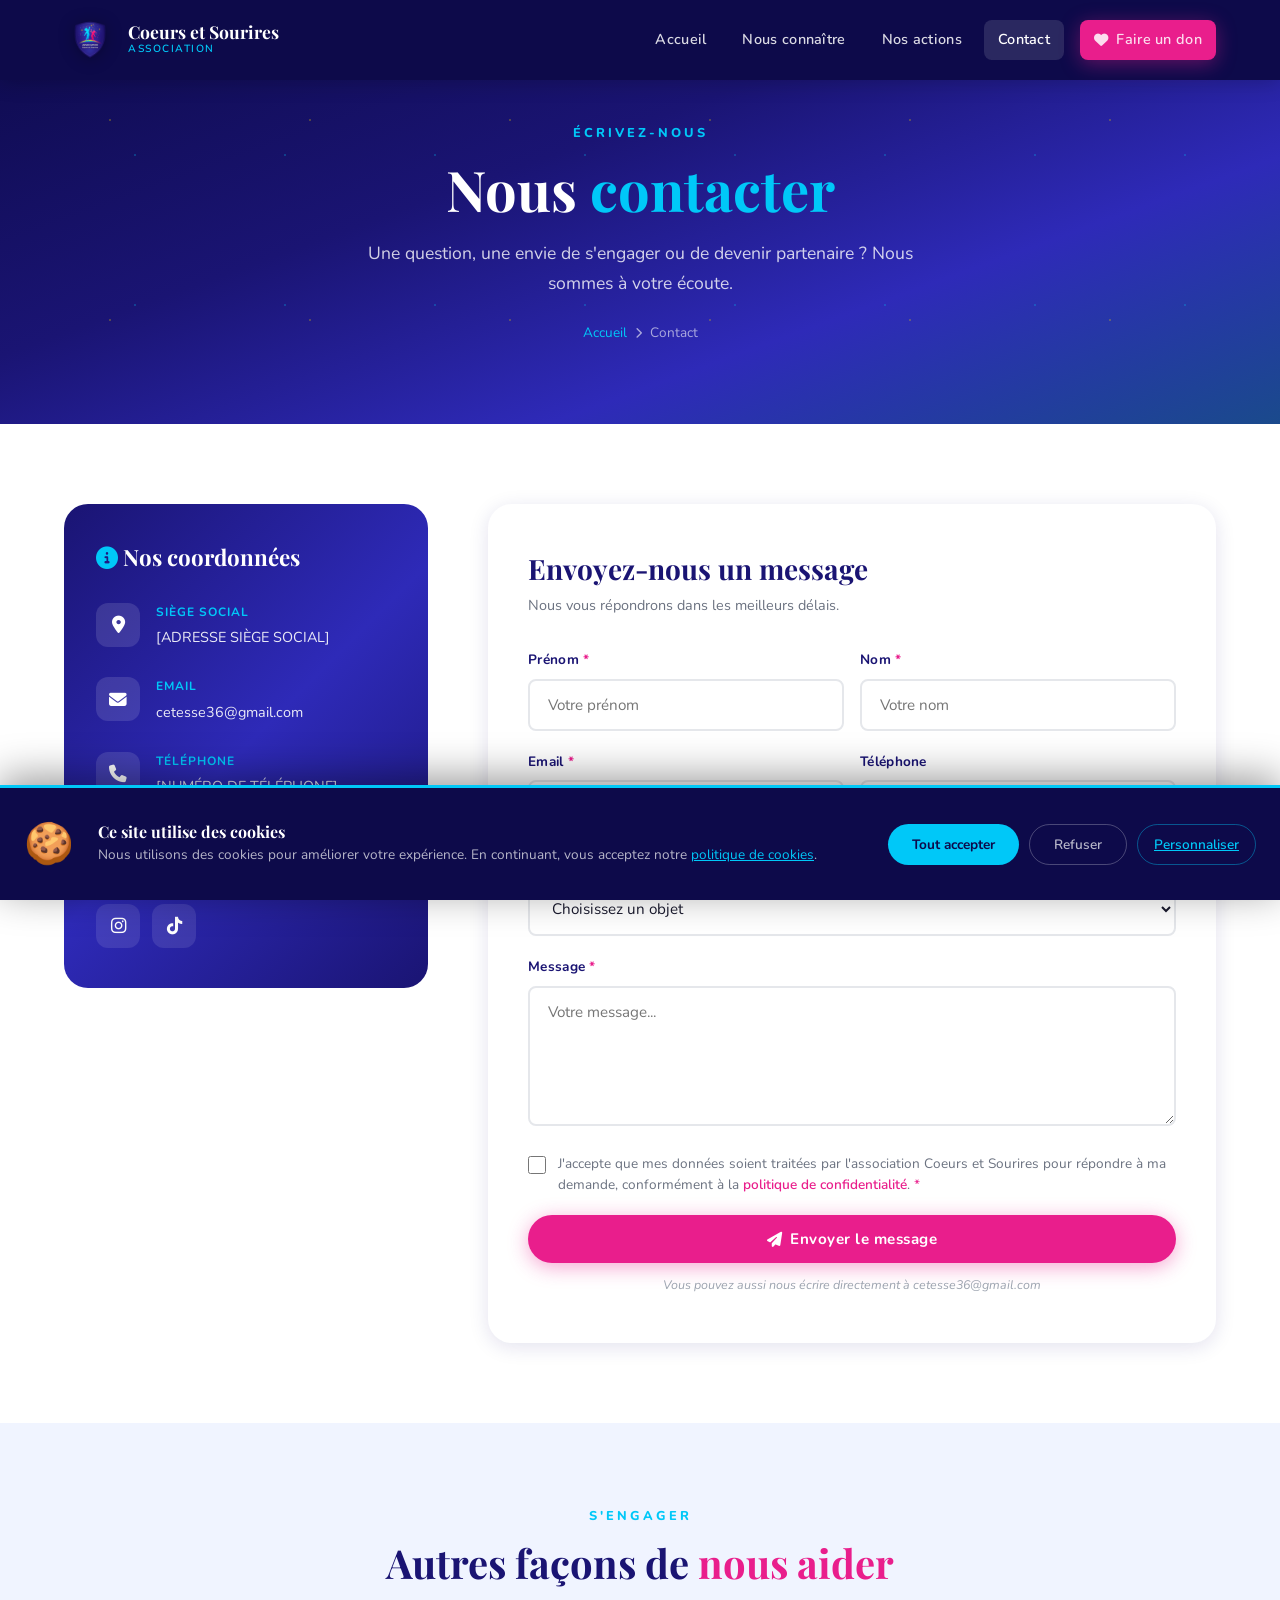
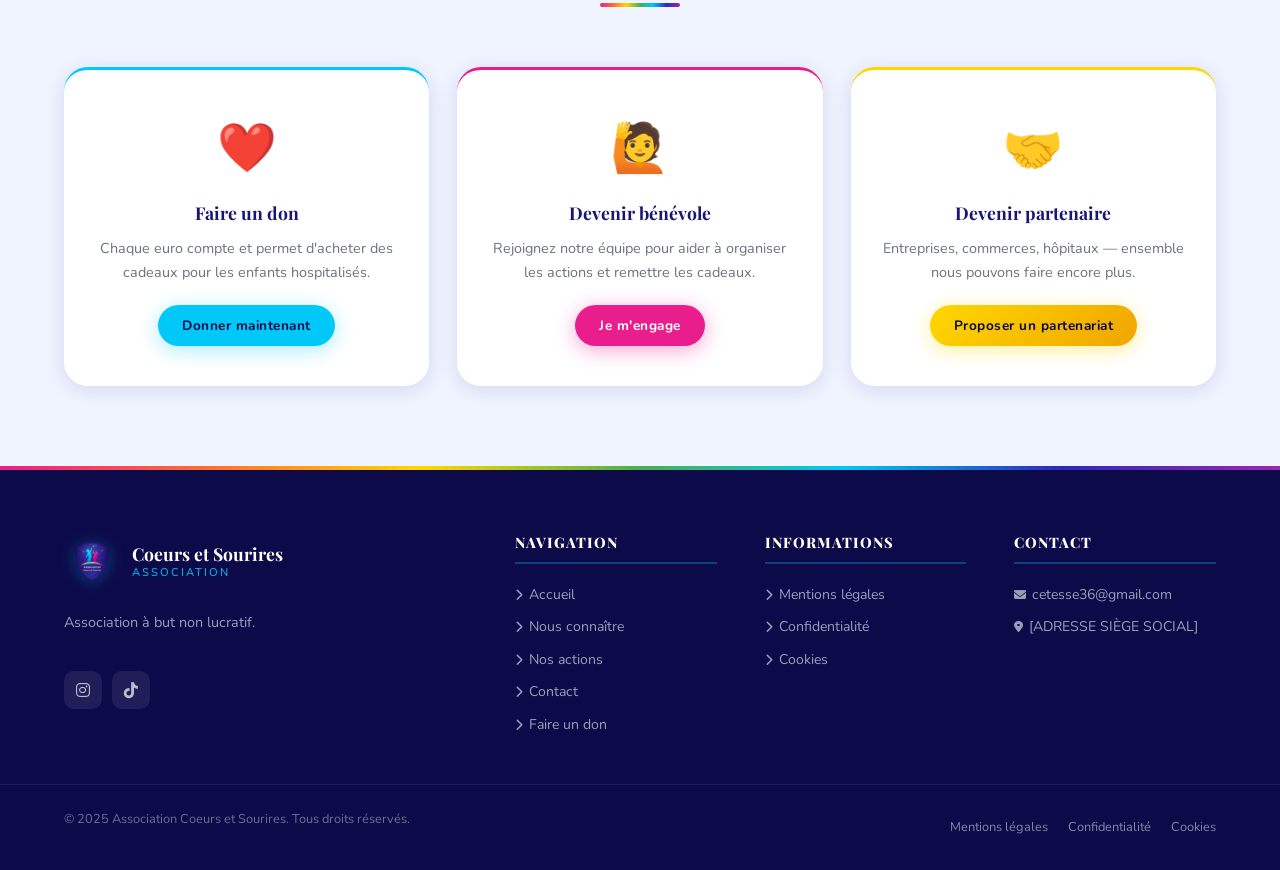
==== commit 4b232798: "Supprime le bandeau d'alerte, met à jour les réseaux sociaux et l'email de contact - Retire le bande" ====
--- a/contact.html
+++ b/contact.html
@@ -11,10 +11,7 @@
 </head>
 <body>
 
-  <div class="alert-banner">
-    <i class="fas fa-star"></i>
-    <span>L'association Coeurs et Sourires est actuellement en cours de validation officielle. Restez connectés&nbsp;!</span>
-  </div>
+
 
   <nav class="navbar solid">
     <div class="nav-container">
@@ -75,8 +72,7 @@
               <div class="contact-info-icon"><i class="fas fa-envelope"></i></div>
               <div class="contact-info-text">
                 <div class="contact-info-label">Email</div>
-                <!-- [PLACEHOLDER] Email de contact -->
-                <div class="contact-info-value">[EMAIL CONTACT]</div>
+                <div class="contact-info-value"><a href="mailto:cetesse36@gmail.com" style="color:inherit">cetesse36@gmail.com</a></div>
               </div>
             </div>
             <div class="contact-info-item">
@@ -96,9 +92,8 @@
             </div>
             <div class="social-links">
               <!-- [PLACEHOLDER] Liens réseaux sociaux -->
-              <a href="#" class="social-link" aria-label="Facebook"><i class="fab fa-facebook-f"></i></a>
-              <a href="#" class="social-link" aria-label="Instagram"><i class="fab fa-instagram"></i></a>
-              <a href="#" class="social-link" aria-label="LinkedIn"><i class="fab fa-linkedin-in"></i></a>
+              <a href="https://www.instagram.com/coeurs_et_sourires_officiel?igsh=eDV3M2d3M2FvdW54" target="_blank" rel="noopener noreferrer" class="social-link" aria-label="Instagram"><i class="fab fa-instagram"></i></a>
+              <a href="https://www.tiktok.com/@coeursetsourires1?_r=1&amp;_t=ZN-96WfNX58x42" target="_blank" rel="noopener noreferrer" class="social-link" aria-label="TikTok"><i class="fab fa-tiktok"></i></a>
             </div>
           </div>
         </div>
@@ -108,8 +103,7 @@
           <div style="background:white; border-radius:var(--radius-lg); padding:48px 40px; box-shadow:var(--shadow);">
             <h3 style="color:var(--primary); margin-bottom:8px;">Envoyez-nous un message</h3>
             <p style="color:var(--text-muted); font-size:0.9rem; margin-bottom:32px;">Nous vous répondrons dans les meilleurs délais.</p>
-            <!-- [PLACEHOLDER] Ce formulaire nécessite un backend (Formspree, EmailJS, etc.) pour fonctionner -->
-            <form id="contactForm">
+            <form id="contactForm" action="https://formspree.io/f/xykveple" method="POST">
               <div class="form-row">
                 <div class="form-group">
                   <label class="form-label" for="prenom">Prénom <span>*</span></label>
@@ -158,8 +152,7 @@
                 <i class="fas fa-paper-plane"></i> Envoyer le message
               </button>
               <p style="font-size:0.78rem; color:var(--text-light); text-align:center; margin-top:12px;">
-                <!-- [PLACEHOLDER] Ce formulaire doit être connecté à un service d'email (ex: Formspree, EmailJS) -->
-                <em>Formulaire en cours de configuration — vous pouvez aussi nous écrire directement à [EMAIL CONTACT]</em>
+                <em>Vous pouvez aussi nous écrire directement à <a href="mailto:cetesse36@gmail.com">cetesse36@gmail.com</a></em>
               </p>
             </form>
           </div>
@@ -216,9 +209,8 @@
             </div>
             <p class="footer-desc">Association à but non lucratif.</p>
             <div class="footer-social">
-              <a href="#" class="footer-social-link" aria-label="Facebook"><i class="fab fa-facebook-f"></i></a>
-              <a href="#" class="footer-social-link" aria-label="Instagram"><i class="fab fa-instagram"></i></a>
-              <a href="#" class="footer-social-link" aria-label="LinkedIn"><i class="fab fa-linkedin-in"></i></a>
+              <a href="https://www.instagram.com/coeurs_et_sourires_officiel?igsh=eDV3M2d3M2FvdW54" target="_blank" rel="noopener noreferrer" class="footer-social-link" aria-label="Instagram"><i class="fab fa-instagram"></i></a>
+              <a href="https://www.tiktok.com/@coeursetsourires1?_r=1&amp;_t=ZN-96WfNX58x42" target="_blank" rel="noopener noreferrer" class="footer-social-link" aria-label="TikTok"><i class="fab fa-tiktok"></i></a>
             </div>
           </div>
           <div class="footer-col">
@@ -242,7 +234,7 @@
           <div class="footer-col">
             <h4>Contact</h4>
             <ul class="footer-links">
-              <li><a href="mailto:[EMAIL CONTACT]"><i class="fas fa-envelope"></i> [EMAIL CONTACT]</a></li>
+              <li><a href="mailto:cetesse36@gmail.com"><i class="fas fa-envelope"></i> cetesse36@gmail.com</a></li>
               <li><a href="#"><i class="fas fa-map-marker-alt"></i> [ADRESSE SIÈGE SOCIAL]</a></li>
             </ul>
           </div>
--- a/css/style.css
+++ b/css/style.css
@@ -405,61 +405,23 @@
 /* --- Hero Section --- */
 .hero {
   min-height: 100vh;
-  background: var(--gradient-hero);
+  background-image: url('../images/image-hero.PNG');
+  background-size: cover;
+  background-position: center center;
+  background-attachment: fixed;
   display: flex;
   align-items: center;
   position: relative;
-  overflow: hidden;
+  overflow: visible;
   padding-top: 80px;
 }
 
 .hero-bg {
   position: absolute;
   inset: 0;
-  overflow: hidden;
+  /* Voile sombre pour assurer la lisibilité du texte */
+  background: rgba(5, 8, 30, 0.45);
   pointer-events: none;
-}
-
-.hero-stars {
-  position: absolute;
-  inset: 0;
-  background-image:
-    radial-gradient(circle, var(--gold) 1px, transparent 1px),
-    radial-gradient(circle, var(--secondary) 1px, transparent 1px),
-    radial-gradient(circle, var(--pink) 1px, transparent 1px),
-    radial-gradient(circle, #ffffff 1px, transparent 1px);
-  background-size: 200px 200px, 150px 150px, 250px 250px, 100px 100px;
-  background-position: 10px 20px, 60px 80px, 30px 110px, 80px 40px;
-  opacity: 0.35;
-  animation: twinkle 6s ease-in-out infinite alternate;
-}
-
-@keyframes twinkle {
-  0% { opacity: 0.25; transform: scale(1); }
-  100% { opacity: 0.45; transform: scale(1.02); }
-}
-
-.hero-glow {
-  position: absolute;
-  border-radius: 50%;
-  filter: blur(80px);
-  opacity: 0.15;
-}
-
-.hero-glow-1 {
-  width: 600px;
-  height: 600px;
-  background: var(--secondary);
-  top: -200px;
-  right: -100px;
-}
-
-.hero-glow-2 {
-  width: 400px;
-  height: 400px;
-  background: var(--pink);
-  bottom: -100px;
-  left: -50px;
 }
 
 .hero-content {
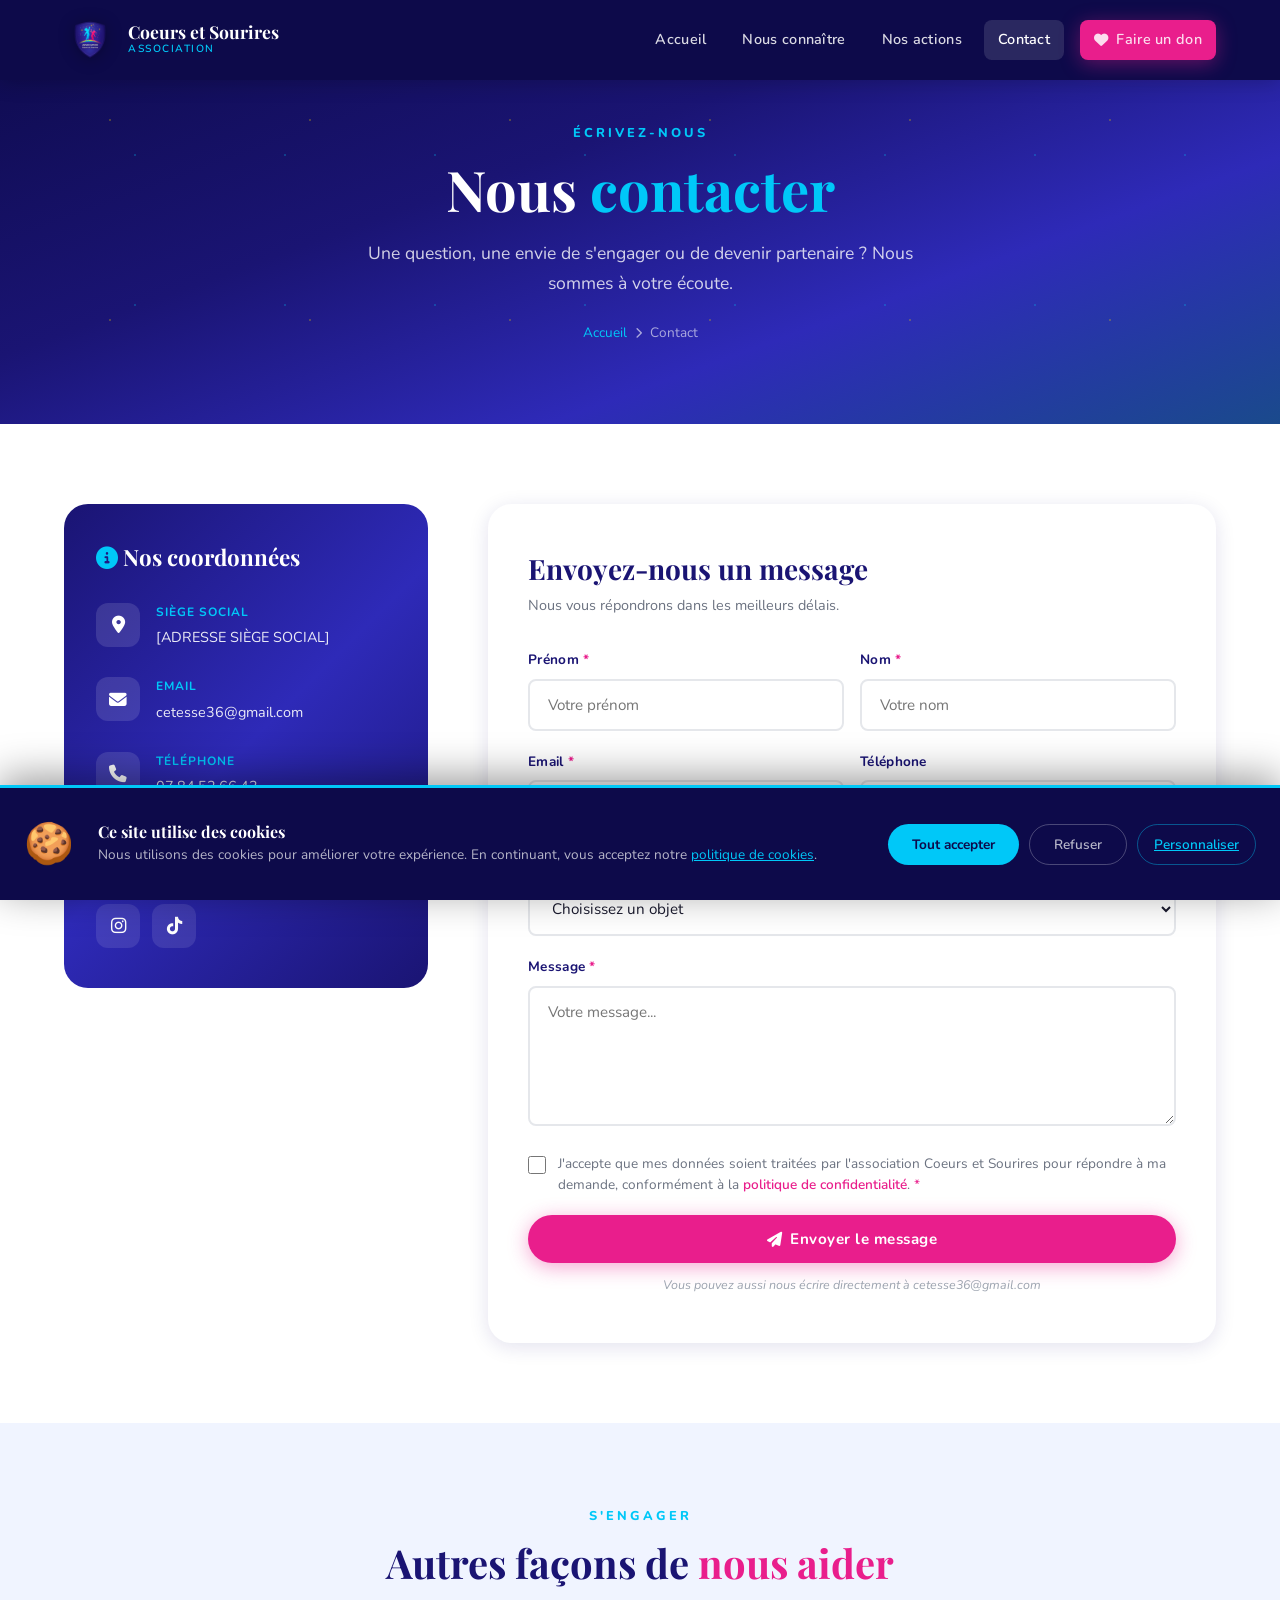
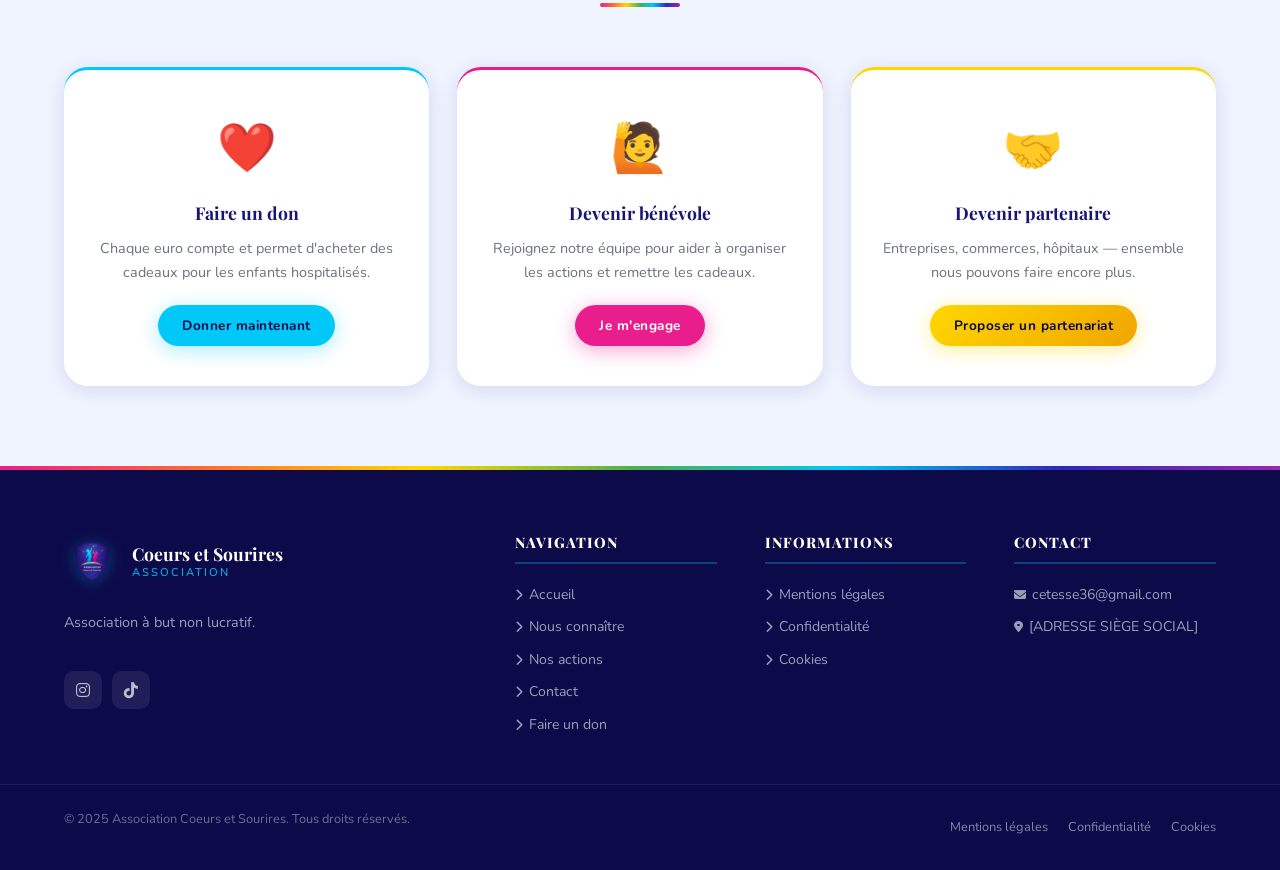
==== commit 52c019b5: "Ajoute le numéro de téléphone 07.84.52.66.43 sur toutes les pages Co-authored-by: Cursor <cursoragen" ====
--- a/contact.html
+++ b/contact.html
@@ -79,8 +79,7 @@
               <div class="contact-info-icon"><i class="fas fa-phone"></i></div>
               <div class="contact-info-text">
                 <div class="contact-info-label">Téléphone</div>
-                <!-- [PLACEHOLDER] Numéro de téléphone -->
-                <div class="contact-info-value">[NUMÉRO DE TÉLÉPHONE]</div>
+                <div class="contact-info-value"><a href="tel:+33784526643" style="color:inherit">07.84.52.66.43</a></div>
               </div>
             </div>
             <div class="contact-info-item">
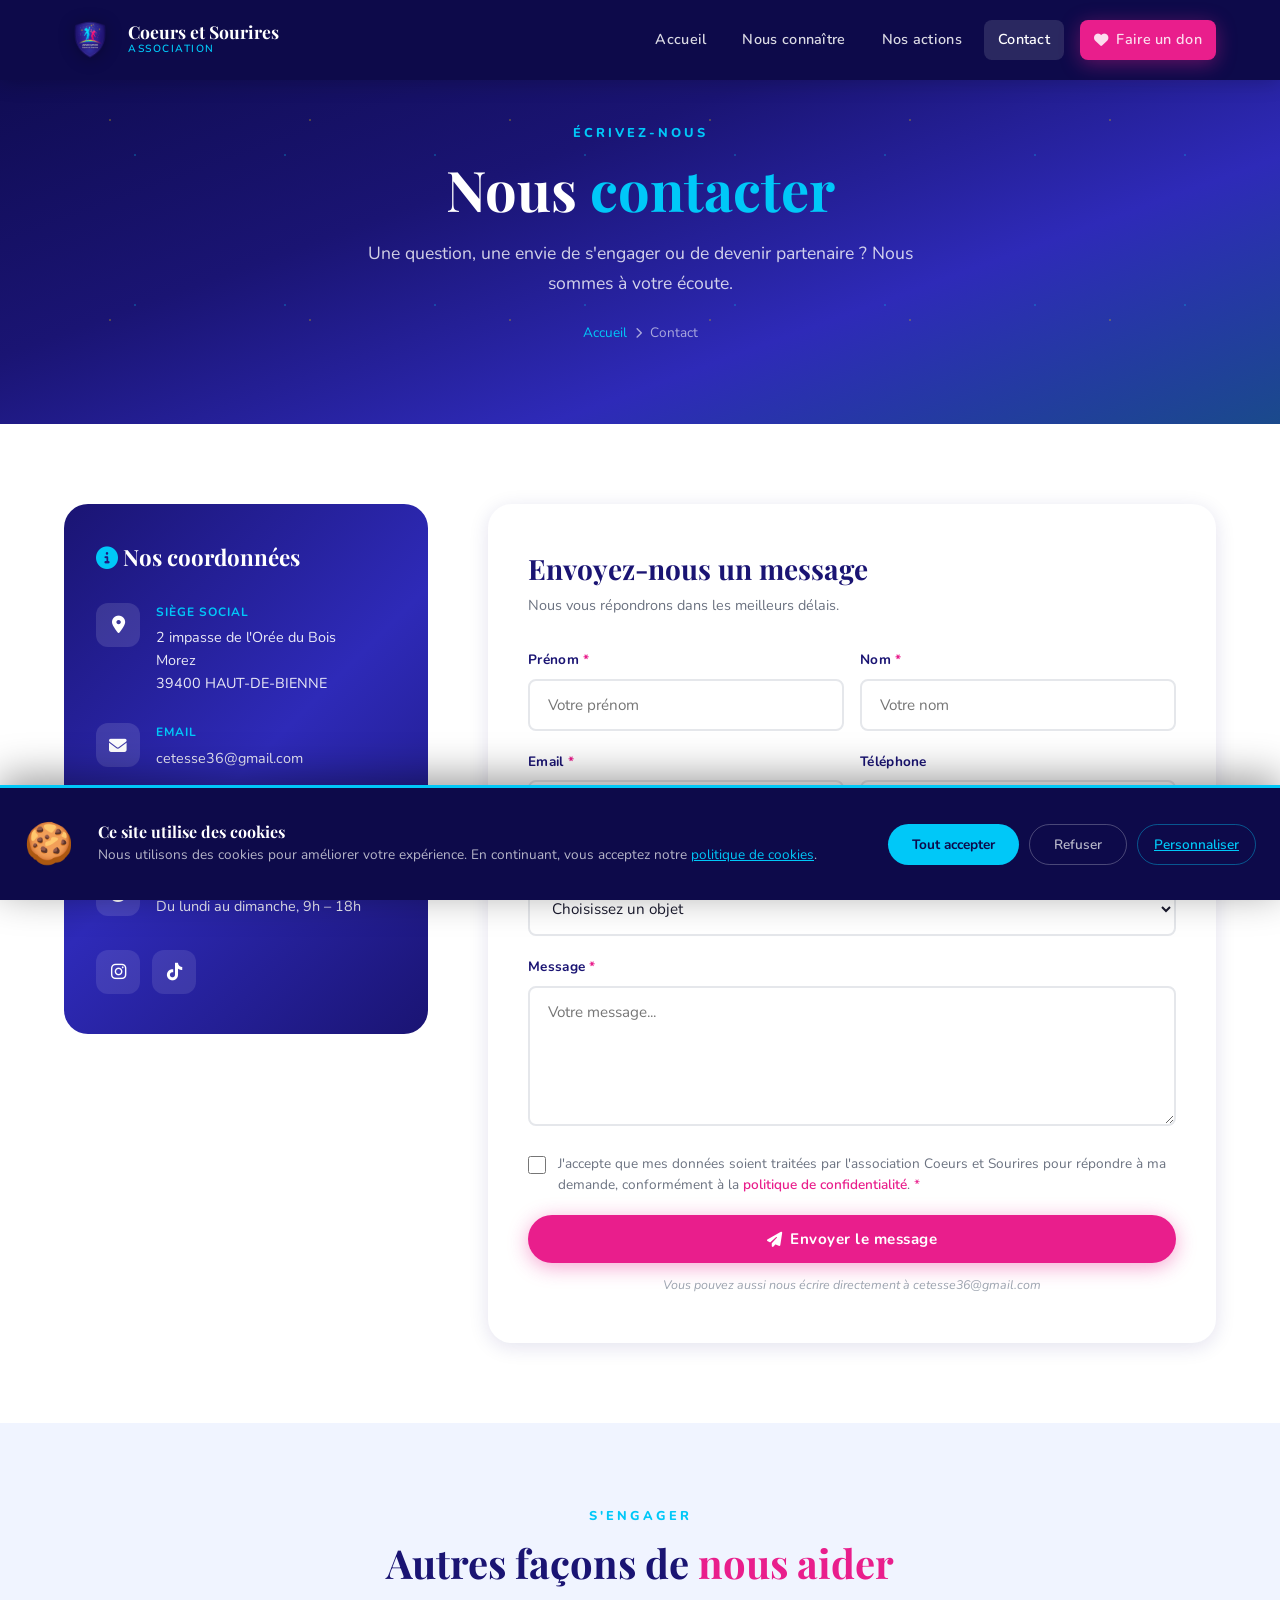
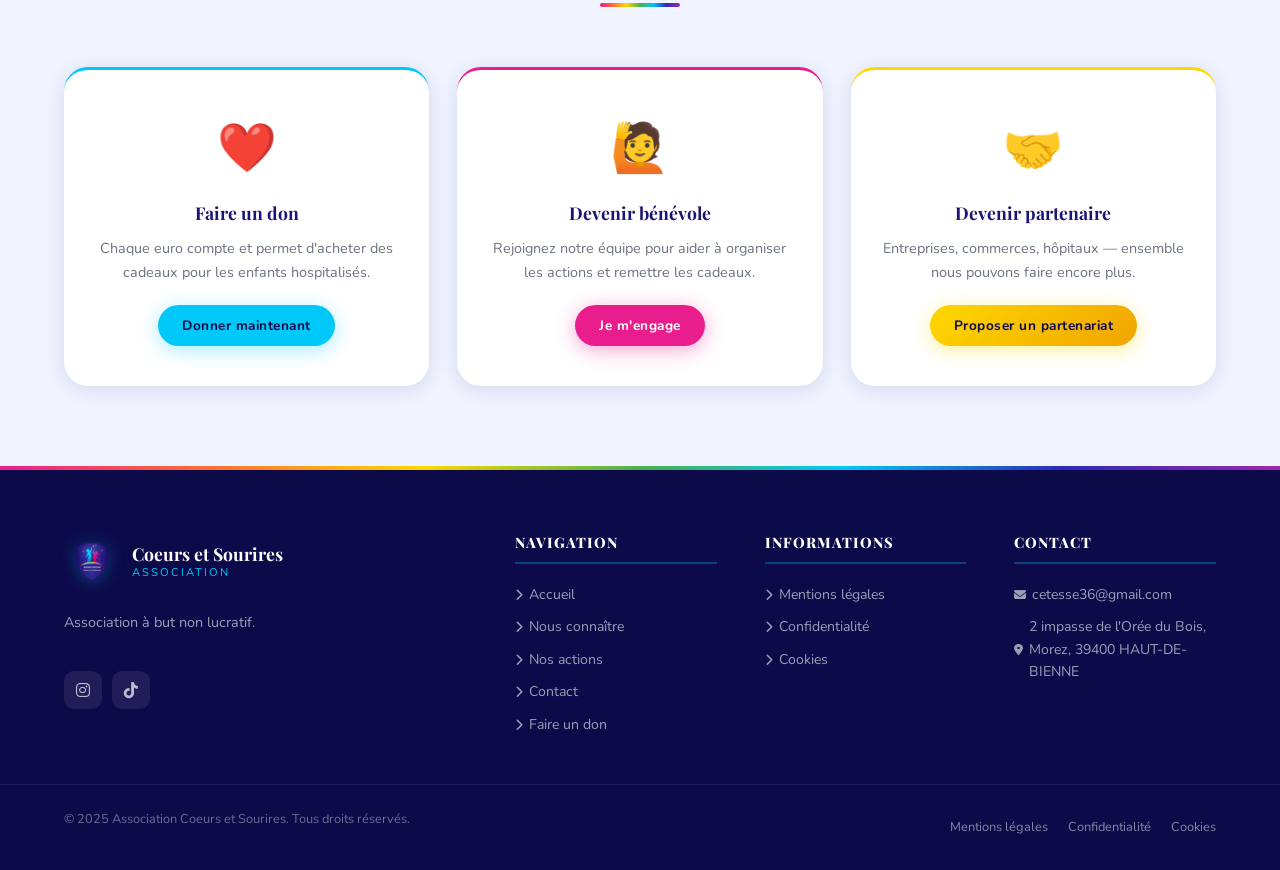
==== commit 74404bd6: "Ajoute l'adresse du siège social sur toutes les pages Co-authored-by: Cursor <cursoragent@cursor.com" ====
--- a/contact.html
+++ b/contact.html
@@ -64,8 +64,7 @@
               <div class="contact-info-icon"><i class="fas fa-map-marker-alt"></i></div>
               <div class="contact-info-text">
                 <div class="contact-info-label">Siège social</div>
-                <!-- [PLACEHOLDER] Adresse du siège social -->
-                <div class="contact-info-value">[ADRESSE SIÈGE SOCIAL]</div>
+                <div class="contact-info-value">2 impasse de l'Orée du Bois<br>Morez<br>39400 HAUT-DE-BIENNE</div>
               </div>
             </div>
             <div class="contact-info-item">
@@ -86,7 +85,7 @@
               <div class="contact-info-icon"><i class="fas fa-clock"></i></div>
               <div class="contact-info-text">
                 <div class="contact-info-label">Disponibilité</div>
-                <div class="contact-info-value">Du lundi au vendredi, 9h – 18h</div>
+                <div class="contact-info-value">Du lundi au dimanche, 9h – 18h</div>
               </div>
             </div>
             <div class="social-links">
@@ -234,7 +233,7 @@
             <h4>Contact</h4>
             <ul class="footer-links">
               <li><a href="mailto:cetesse36@gmail.com"><i class="fas fa-envelope"></i> cetesse36@gmail.com</a></li>
-              <li><a href="#"><i class="fas fa-map-marker-alt"></i> [ADRESSE SIÈGE SOCIAL]</a></li>
+              <li><a href="#"><i class="fas fa-map-marker-alt"></i> 2 impasse de l'Orée du Bois, Morez, 39400 HAUT-DE-BIENNE</a></li>
             </ul>
           </div>
         </div>
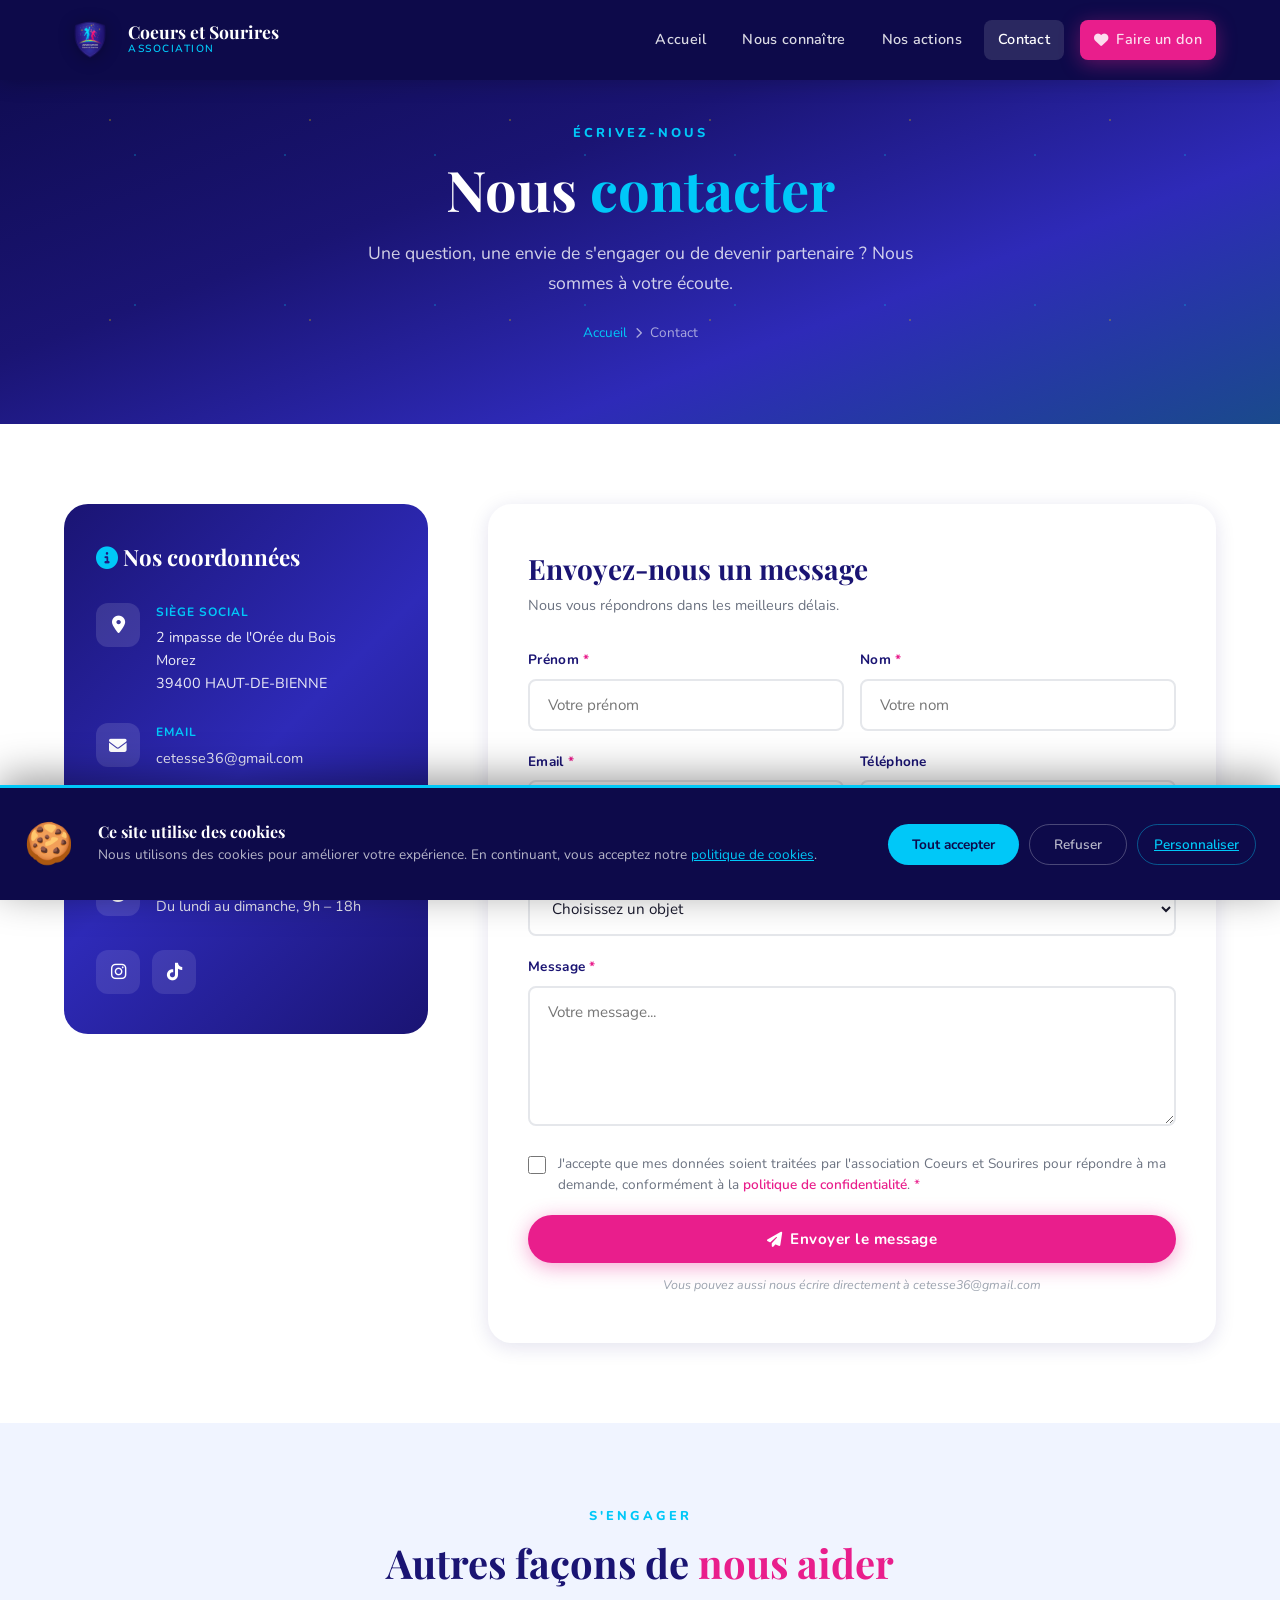
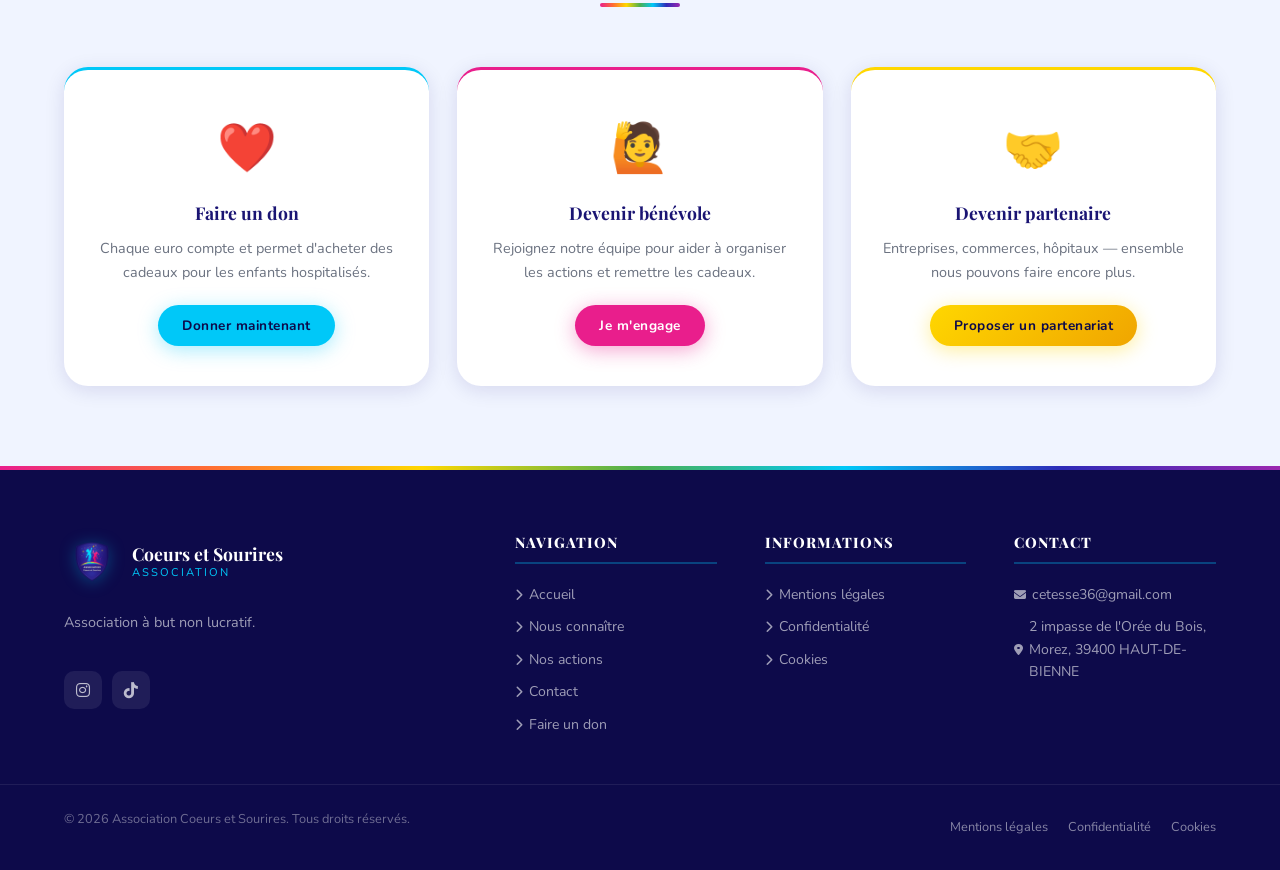
==== commit 7497034b: "Corrige l'année du copyright 2025 → 2026 dans tous les footers Co-authored-by: Cursor <cursoragent@c" ====
--- a/contact.html
+++ b/contact.html
@@ -242,7 +242,7 @@
     <div class="footer-bottom">
       <div class="container">
         <div class="footer-bottom-content">
-          <p class="footer-copyright">© 2025 Association Coeurs et Sourires. Tous droits réservés.</p>
+          <p class="footer-copyright">© 2026 Association Coeurs et Sourires. Tous droits réservés.</p>
           <div class="footer-legal-links">
             <a href="mentions-legales.html">Mentions légales</a>
             <a href="politique-confidentialite.html">Confidentialité</a>
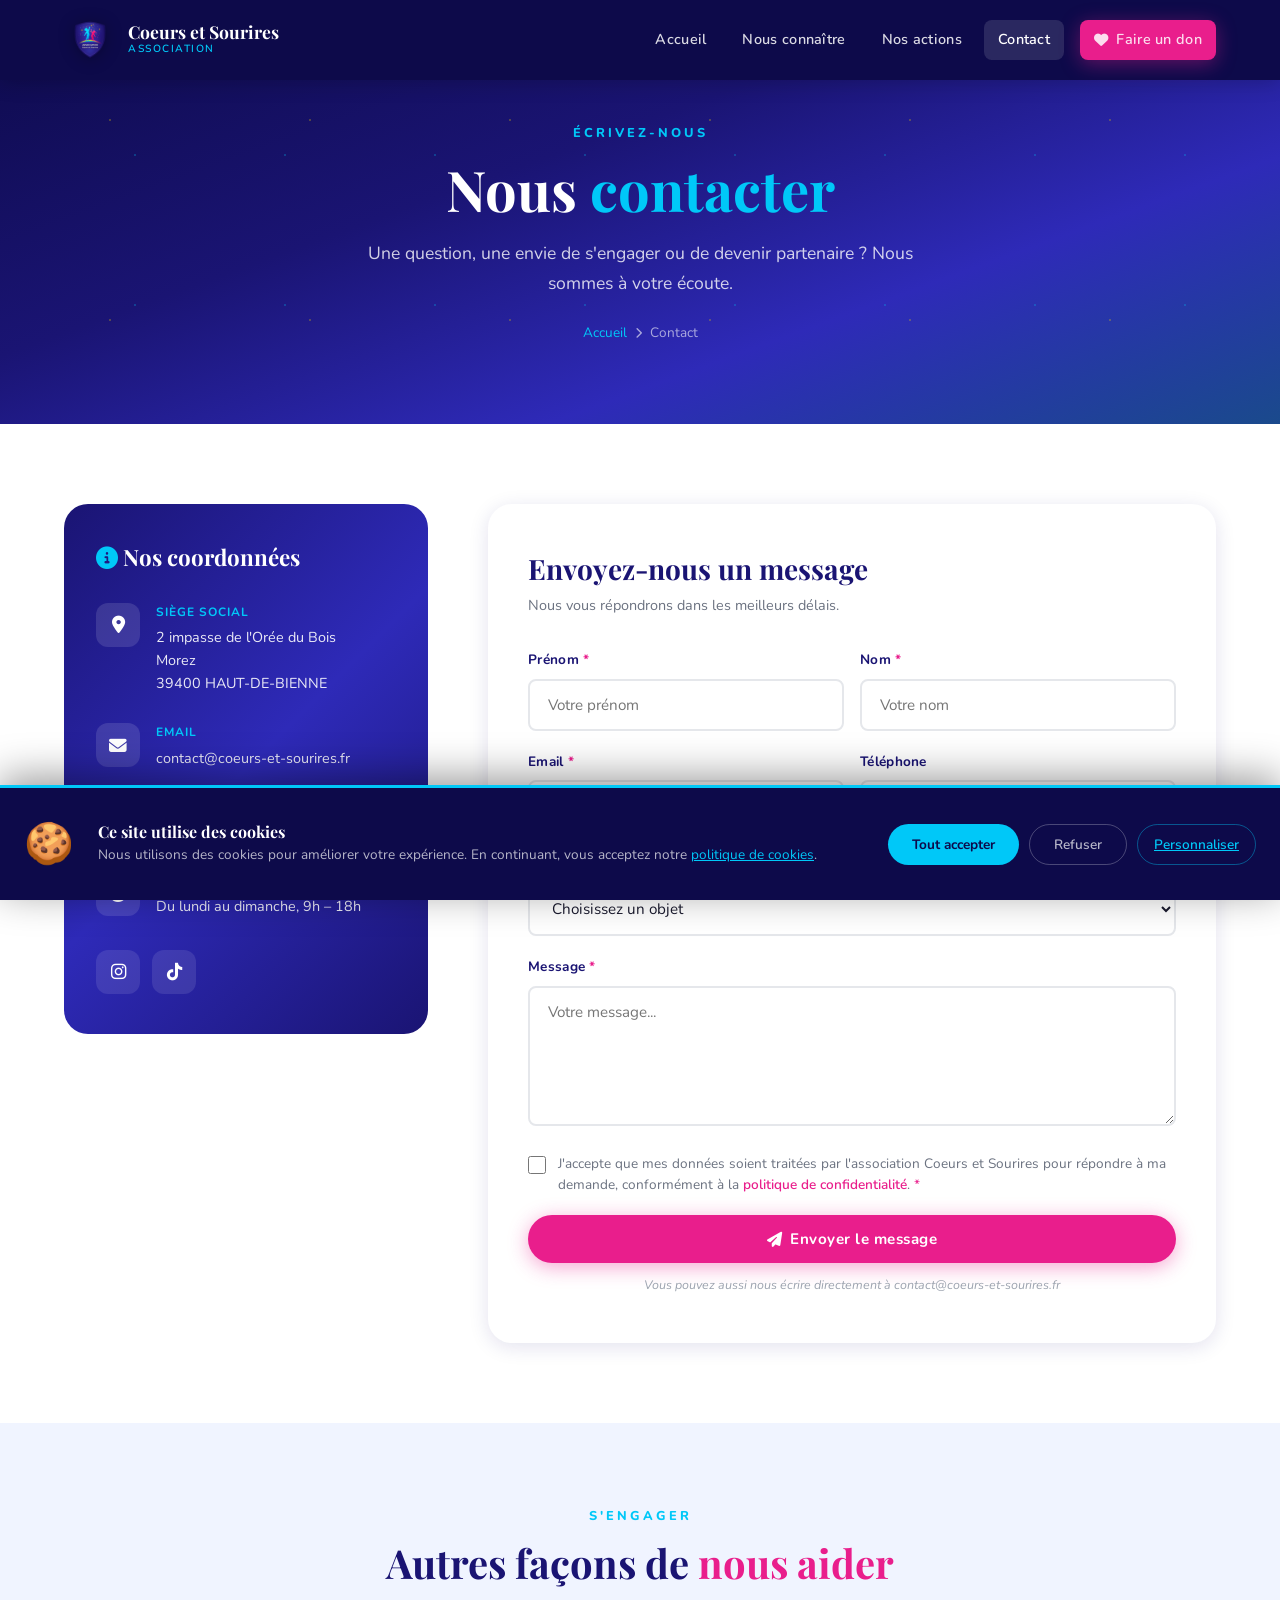
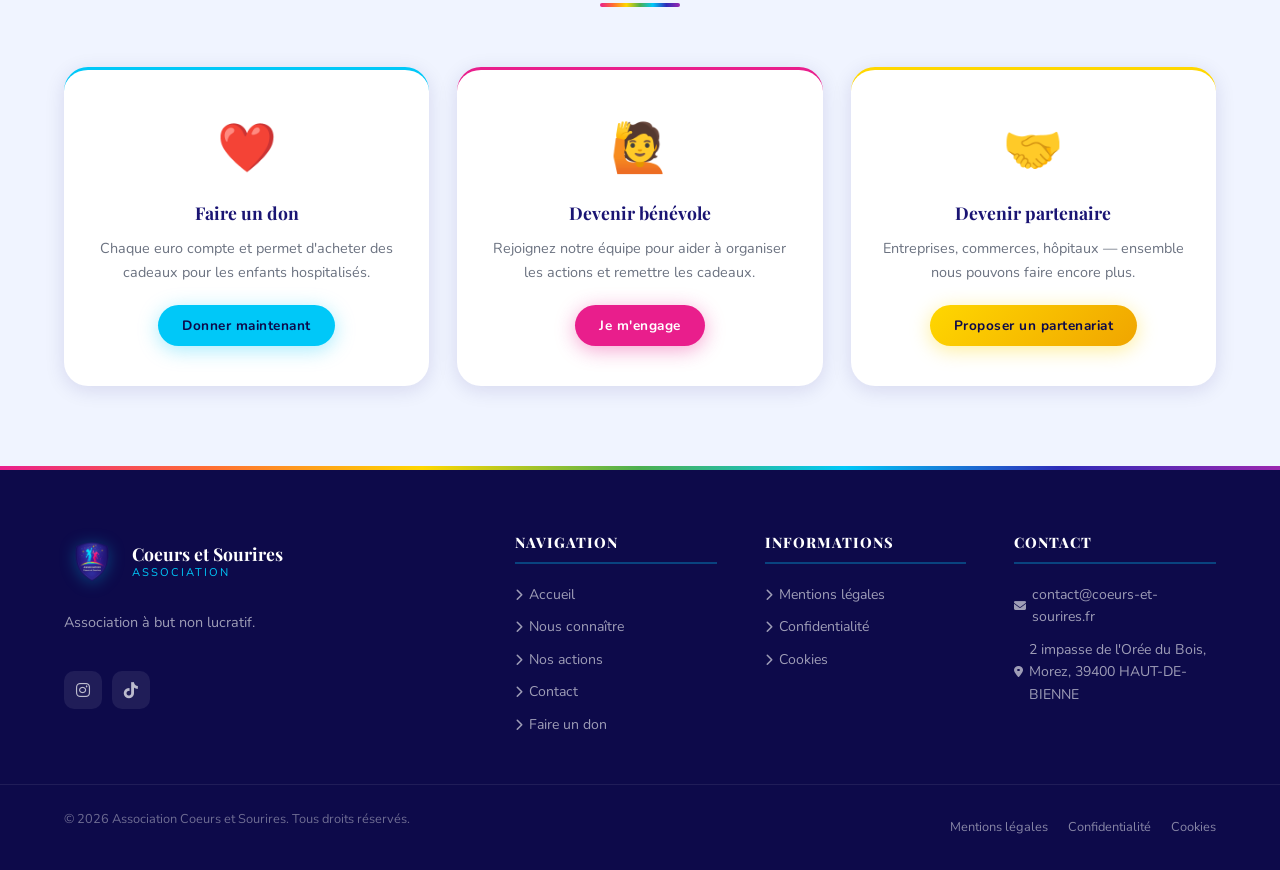
==== commit 9b4f0665: "Remplace l'email cetesse36@gmail.com par contact@coeurs-et-sourires.fr partout Co-authored-by: Curso" ====
--- a/contact.html
+++ b/contact.html
@@ -5,7 +5,7 @@
   <meta name="viewport" content="width=device-width, initial-scale=1.0" />
   <meta name="description" content="Contactez l'association Coeurs et Sourires. Devenez bénévole, partenaire ou posez-nous vos questions." />
   <title>Contact – Association Coeurs et Sourires</title>
-  <link rel="icon" type="image/png" href="images/Logo_détouré.png" />
+  <link rel="icon" type="image/png" href="images/logo.png" />
   <link rel="stylesheet" href="css/style.css" />
   <link rel="stylesheet" href="https://cdnjs.cloudflare.com/ajax/libs/font-awesome/6.5.0/css/all.min.css" />
 </head>
@@ -16,7 +16,7 @@
   <nav class="navbar solid">
     <div class="nav-container">
       <a href="index.html" class="nav-logo">
-        <img src="images/Logo_détouré.png" alt="Logo Association Coeurs et Sourires" />
+        <img src="images/logo.png" alt="Logo Association Coeurs et Sourires" />
         <div class="nav-logo-text">
           <span class="nav-logo-name">Coeurs et Sourires</span>
           <span class="nav-logo-tagline">Association</span>
@@ -71,7 +71,7 @@
               <div class="contact-info-icon"><i class="fas fa-envelope"></i></div>
               <div class="contact-info-text">
                 <div class="contact-info-label">Email</div>
-                <div class="contact-info-value"><a href="mailto:cetesse36@gmail.com" style="color:inherit">cetesse36@gmail.com</a></div>
+                <div class="contact-info-value"><a href="mailto:contact@coeurs-et-sourires.fr" style="color:inherit">contact@coeurs-et-sourires.fr</a></div>
               </div>
             </div>
             <div class="contact-info-item">
@@ -150,7 +150,7 @@
                 <i class="fas fa-paper-plane"></i> Envoyer le message
               </button>
               <p style="font-size:0.78rem; color:var(--text-light); text-align:center; margin-top:12px;">
-                <em>Vous pouvez aussi nous écrire directement à <a href="mailto:cetesse36@gmail.com">cetesse36@gmail.com</a></em>
+                <em>Vous pouvez aussi nous écrire directement à <a href="mailto:contact@coeurs-et-sourires.fr">contact@coeurs-et-sourires.fr</a></em>
               </p>
             </form>
           </div>
@@ -199,7 +199,7 @@
         <div class="footer-grid">
           <div class="footer-brand">
             <div class="footer-logo">
-              <img src="images/Logo_détouré.png" alt="Coeurs et Sourires" />
+              <img src="images/logo.png" alt="Coeurs et Sourires" />
               <div>
                 <div class="footer-logo-text">Coeurs et Sourires</div>
                 <div class="footer-logo-sub">Association</div>
@@ -232,7 +232,7 @@
           <div class="footer-col">
             <h4>Contact</h4>
             <ul class="footer-links">
-              <li><a href="mailto:cetesse36@gmail.com"><i class="fas fa-envelope"></i> cetesse36@gmail.com</a></li>
+              <li><a href="mailto:contact@coeurs-et-sourires.fr"><i class="fas fa-envelope"></i> contact@coeurs-et-sourires.fr</a></li>
               <li><a href="#"><i class="fas fa-map-marker-alt"></i> 2 impasse de l'Orée du Bois, Morez, 39400 HAUT-DE-BIENNE</a></li>
             </ul>
           </div>
